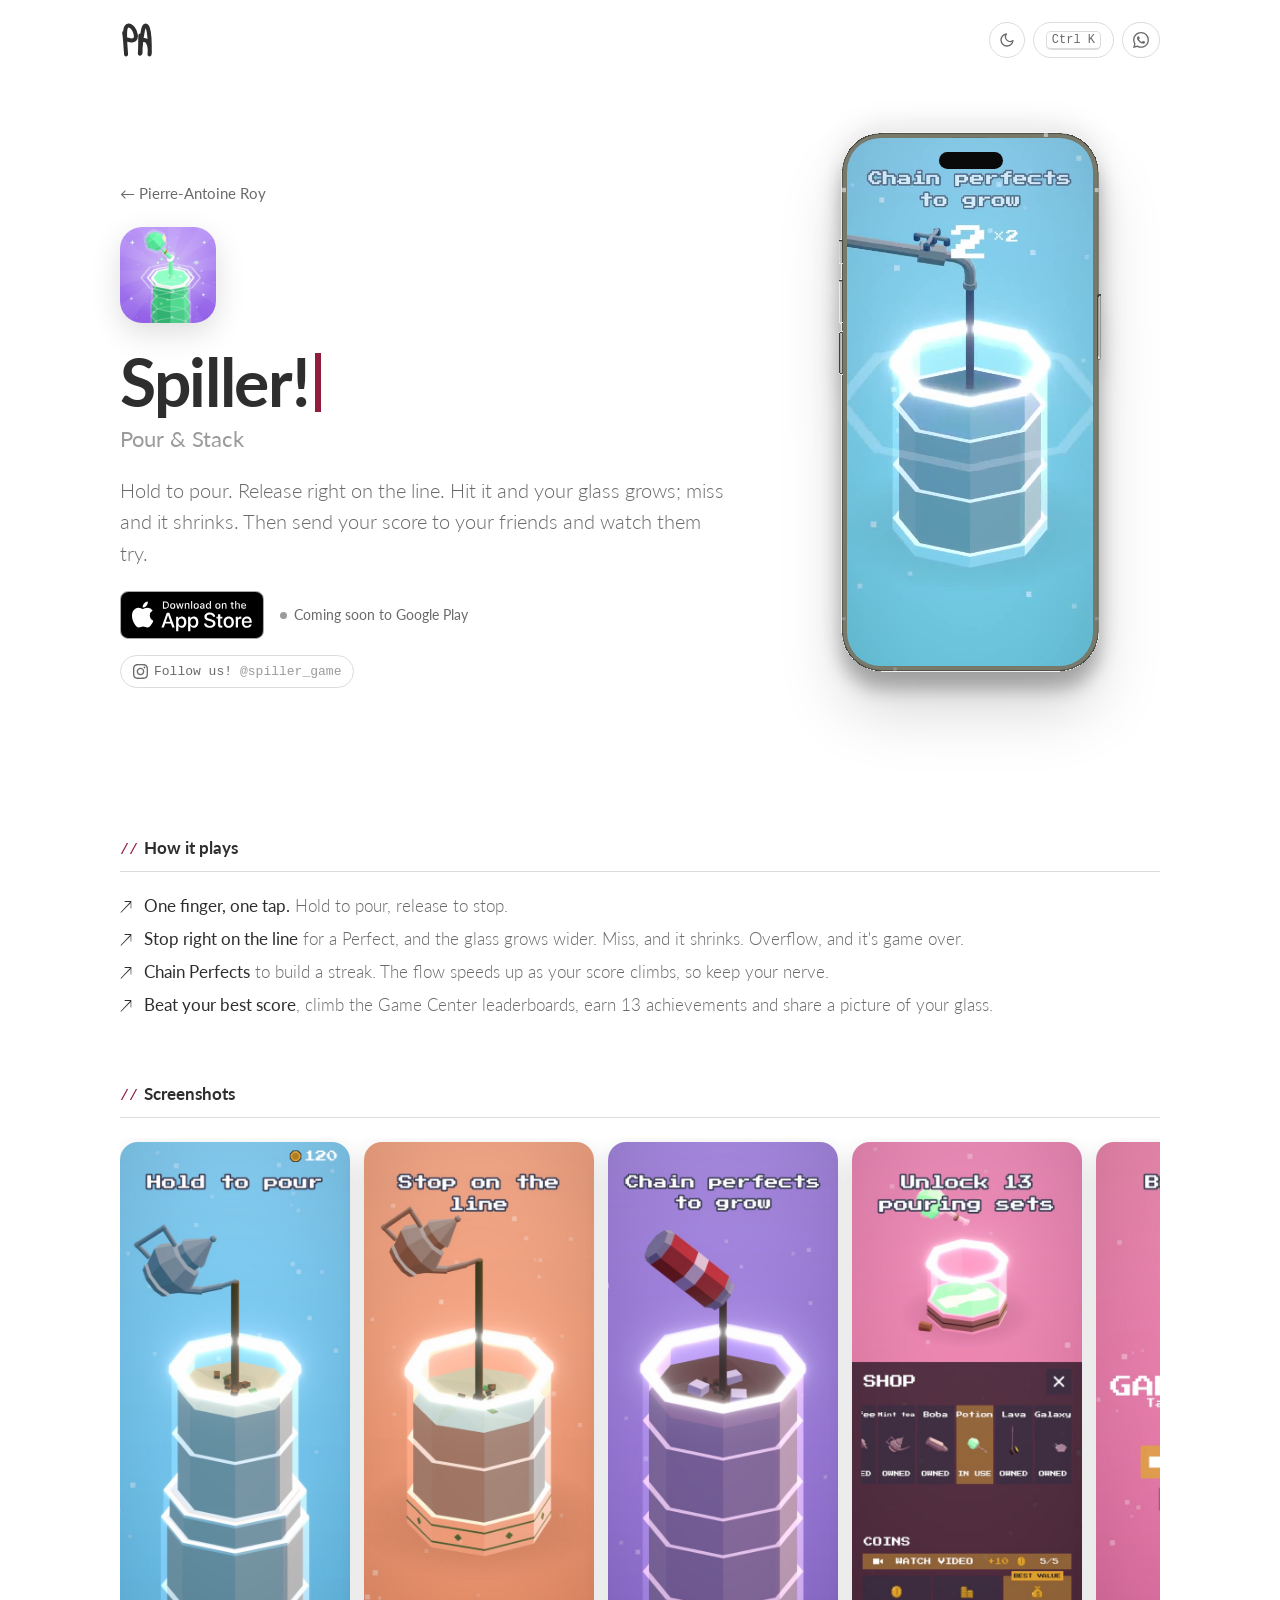
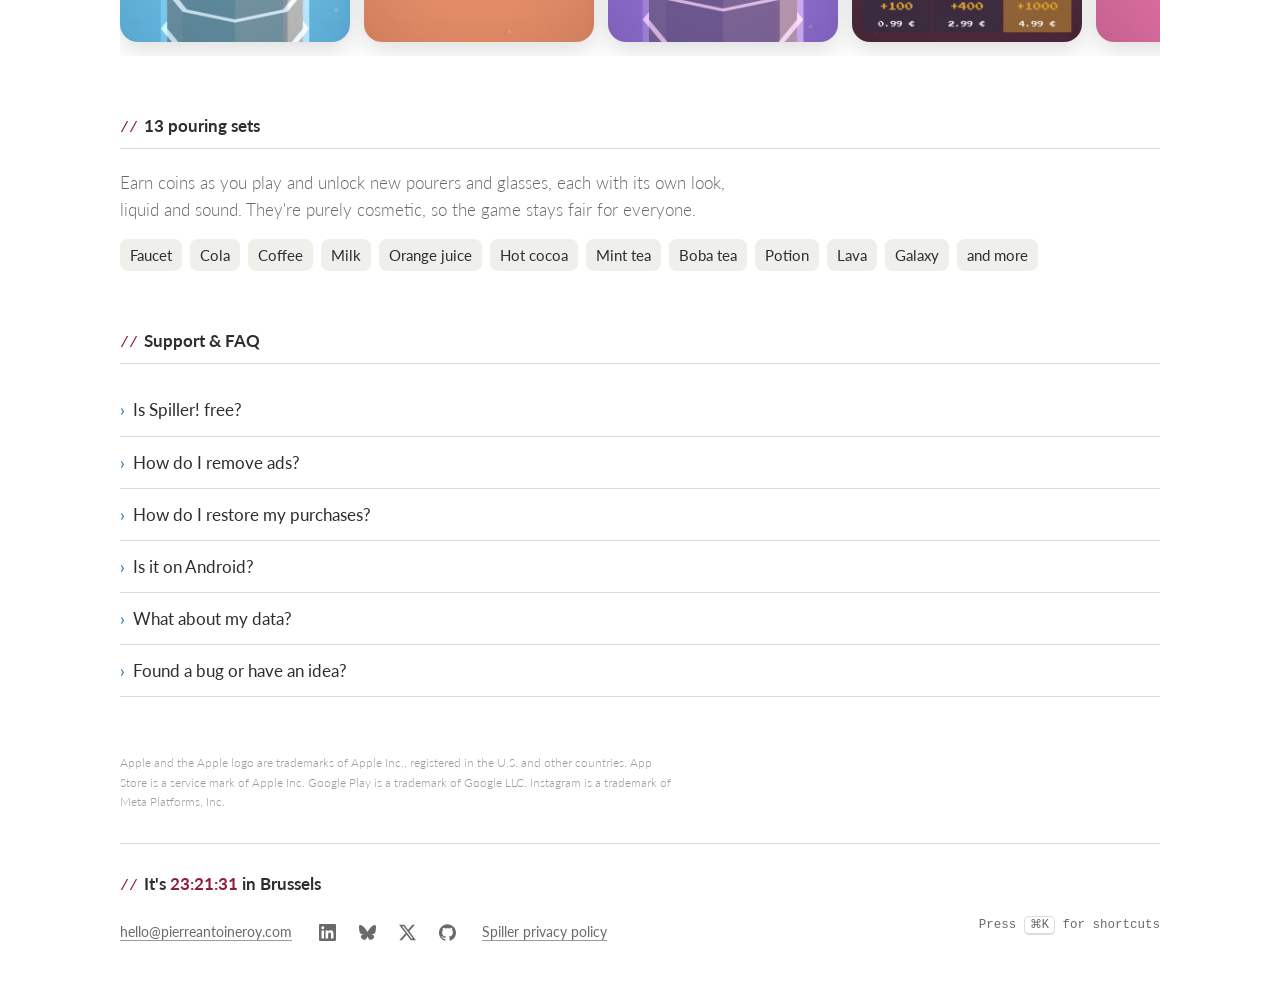
==== spiller/index.html @ 8b2a3387 "Privacy policy in the site design: header, breadcrumb, table of contents, readable article, footer (" ====
<!doctype html>
<html lang="en"><head>
<meta charset="utf-8"><meta name="viewport" content="width=device-width,initial-scale=1,viewport-fit=cover">
<title>Spiller! — Pour &amp; Stack, a one-tap game</title>
<meta name="description" content="A one-tap game about timing. Pour, stop on the line, stack higher than your friends. Free on the App Store.">
<link rel="canonical" href="https://pierreantoineroy.com/spiller/">
<!-- iPhone Safari shows its own "Get / Open" banner for the app -->
<meta name="apple-itunes-app" content="app-id=6828435267">
<meta property="og:type" content="website"><meta property="og:url" content="https://pierreantoineroy.com/spiller/">
<meta property="og:title" content="Spiller! — Pour &amp; Stack"><meta property="og:description" content="Hold to pour. Release on the line. Beat your friends.">
<meta property="og:image" content="https://pierreantoineroy.com/spiller/media/og.jpg"><meta property="og:image:width" content="1200"><meta property="og:image:height" content="630">
<meta property="og:image:alt" content="Spiller!: a potion flask pours glowing green liquid into an octagonal glass, on a purple background">
<meta name="twitter:image:alt" content="Spiller!: a potion flask pours glowing green liquid into a glass">
<meta name="twitter:card" content="summary_large_image">
<meta name="color-scheme" content="light dark">
<link rel="icon" href="/favicon.svg" type="image/svg+xml"><link rel="apple-touch-icon" href="/apple-touch-icon.png">
<script>try{var t=localStorage.getItem('theme');if(t)document.documentElement.dataset.theme=t}catch(e){}</script>
<script type="application/ld+json">
{
 "@context": "https://schema.org",
 "@graph": [
  {
   "@type": [
    "MobileApplication",
    "VideoGame"
   ],
   "@id": "https://pierreantoineroy.com/#spiller",
   "name": "Spiller!",
   "alternateName": "Spiller! Pour & Stack",
   "url": "https://pierreantoineroy.com/spiller/",
   "sameAs": [
    "https://apps.apple.com/app/id6828435267",
    "https://www.instagram.com/spiller_game/"
   ],
   "description": "A one-tap hyper-casual game: hold to pour, release on the line, and compete with your friends.",
   "applicationCategory": "GameApplication",
   "genre": "Casual",
   "operatingSystem": "iOS",
   "gamePlatform": "iPhone",
   "image": "https://pierreantoineroy.com/spiller/media/icon.png",
   "screenshot": [
    "https://pierreantoineroy.com/spiller/media/shot-1.jpg",
    "https://pierreantoineroy.com/spiller/media/shot-2.jpg",
    "https://pierreantoineroy.com/spiller/media/shot-3.jpg",
    "https://pierreantoineroy.com/spiller/media/shot-4.jpg",
    "https://pierreantoineroy.com/spiller/media/shot-6.jpg"
   ],
   "offers": {
    "@type": "Offer",
    "price": "0",
    "priceCurrency": "USD"
   },
   "author": {
    "@type": "Person",
    "@id": "https://pierreantoineroy.com/#person",
    "name": "Pierre-Antoine Roy",
    "url": "https://pierreantoineroy.com/"
   }
  }
 ]
}
</script>
<link rel="preconnect" href="https://fonts.googleapis.com"><link rel="preconnect" href="https://fonts.gstatic.com" crossorigin>
<link rel="stylesheet" href="https://fonts.googleapis.com/css2?family=Lato:wght@300;400;700&display=swap">
<link rel="stylesheet" href="/assets/site.css?v=20261114f">
</head>
<body>
<svg width="0" height="0" style="position:absolute" aria-hidden="true">
  <symbol id="i-linkedin" viewBox="0 0 24 24"><path d="M20.447 20.452h-3.554v-5.569c0-1.328-.027-3.037-1.852-3.037-1.853 0-2.136 1.445-2.136 2.939v5.667H9.351V9h3.414v1.561h.046c.477-.9 1.637-1.85 3.37-1.85 3.601 0 4.267 2.37 4.267 5.455v6.286zM5.337 7.433a2.062 2.062 0 1 1 0-4.125 2.062 2.062 0 0 1 0 4.125zM7.119 20.452H3.555V9h3.564v11.452zM22.225 0H1.771C.792 0 0 .774 0 1.729v20.542C0 23.227.792 24 1.771 24h20.451C23.2 24 24 23.227 24 22.271V1.729C24 .774 23.2 0 22.222 0h.003z"/></symbol>
  <symbol id="i-github" viewBox="0 0 24 24"><path d="M12 .297c-6.63 0-12 5.373-12 12 0 5.303 3.438 9.8 8.205 11.385.6.113.82-.258.82-.577 0-.285-.01-1.04-.015-2.04-3.338.724-4.042-1.61-4.042-1.61C4.422 18.07 3.633 17.7 3.633 17.7c-1.087-.744.084-.729.084-.729 1.205.084 1.838 1.236 1.838 1.236 1.07 1.835 2.809 1.305 3.495.998.108-.776.417-1.305.76-1.605-2.665-.3-5.466-1.332-5.466-5.93 0-1.31.465-2.38 1.235-3.22-.135-.303-.54-1.523.105-3.176 0 0 1.005-.322 3.3 1.23.96-.267 1.98-.399 3-.405 1.02.006 2.04.138 3 .405 2.28-1.552 3.285-1.23 3.285-1.23.645 1.653.24 2.873.12 3.176.765.84 1.23 1.91 1.23 3.22 0 4.61-2.805 5.625-5.475 5.92.42.36.81 1.096.81 2.22 0 1.606-.015 2.896-.03 3.286 0 .315.21.69.825.57C20.565 22.092 24 17.592 24 12.297c0-6.627-5.373-12-12-12"/></symbol>
  <symbol id="i-x" viewBox="0 0 24 24"><path d="M18.901 1.153h3.68l-8.04 9.19L24 22.846h-7.406l-5.8-7.584-6.638 7.584H.474l8.6-9.83L0 1.154h7.594l5.243 6.932ZM17.61 20.644h2.039L6.486 3.24H4.298Z"/></symbol>
  <symbol id="i-bluesky" viewBox="0 0 24 24"><path d="M5.202 2.857C7.954 4.922 10.913 9.11 12 11.358c1.087-2.247 4.046-6.436 6.798-8.501C20.783 1.366 24 .213 24 3.883c0 .732-.42 6.156-.667 7.037-.856 3.061-3.978 3.842-6.755 3.37 4.854.826 6.089 3.562 3.422 6.299-5.065 5.196-7.28-1.304-7.847-2.97-.104-.305-.152-.448-.153-.327 0-.121-.05.022-.153.327-.568 1.666-2.782 8.166-7.847 2.97-2.667-2.737-1.432-5.473 3.422-6.3-2.777.473-5.899-.308-6.755-3.369C.42 10.04 0 4.615 0 3.883c0-3.67 3.217-2.517 5.202-1.026"/></symbol>
  <symbol id="i-instagram" viewBox="0 0 24 24"><path d="M7.0301.084c-1.2768.0602-2.1487.264-2.911.5634-.7888.3075-1.4575.72-2.1228 1.3877-.6652.6677-1.075 1.3368-1.3802 2.127-.2954.7638-.4956 1.6365-.552 2.914-.0564 1.2775-.0689 1.6882-.0626 4.947.0062 3.2586.0206 3.6671.0825 4.9473.061 1.2765.264 2.1482.5635 2.9107.308.7889.72 1.4573 1.388 2.1228.6679.6655 1.3365 1.0743 2.1285 1.38.7632.295 1.6361.4961 2.9134.552 1.2773.056 1.6884.069 4.9462.0627 3.2578-.0062 3.668-.0207 4.9478-.0814 1.28-.0607 2.147-.2652 2.9098-.5633.7889-.3086 1.4578-.72 2.1228-1.3881.665-.6682 1.0745-1.3378 1.3795-2.1284.2957-.7632.4966-1.636.552-2.9124.056-1.2809.0692-1.6898.063-4.948-.0063-3.2583-.021-3.6668-.0817-4.9465-.0607-1.2797-.264-2.1487-.5633-2.9117-.3084-.7889-.72-1.4568-1.3876-2.1228C21.2982 1.33 20.628.9208 19.8378.6165 19.074.321 18.2017.1197 16.9244.0645 15.6471.0093 15.236-.005 11.977.0014 8.718.0076 8.31.0215 7.0301.0839m.1402 21.6932c-1.17-.0509-1.8053-.2453-2.2287-.408-.5606-.216-.96-.4771-1.3819-.895-.422-.4178-.6811-.8186-.9-1.378-.1644-.4234-.3624-1.058-.4171-2.228-.0595-1.2645-.072-1.6442-.079-4.848-.007-3.2037.0053-3.583.0607-4.848.05-1.169.2456-1.805.408-2.2282.216-.5613.4762-.96.895-1.3816.4188-.4217.8184-.6814 1.3783-.9003.423-.1651 1.0575-.3614 2.227-.4171 1.2655-.06 1.6447-.072 4.848-.079 3.2033-.007 3.5835.005 4.8495.0608 1.169.0508 1.8053.2445 2.228.408.5608.216.96.4754 1.3816.895.4217.4194.6816.8176.9005 1.3787.1653.4217.3617 1.056.4169 2.2263.0602 1.2655.0739 1.645.0796 4.848.0058 3.203-.0055 3.5834-.061 4.848-.051 1.17-.245 1.8055-.408 2.2294-.216.5604-.4763.96-.8954 1.3814-.419.4215-.8181.6811-1.3783.9-.4224.1649-1.0577.3617-2.2262.4174-1.2656.0595-1.6448.072-4.8493.079-3.2045.007-3.5825-.006-4.848-.0608M16.953 5.5864A1.44 1.44 0 1 0 18.39 4.144a1.44 1.44 0 0 0-1.437 1.4424M5.8385 12.012c.0067 3.4032 2.7706 6.1557 6.173 6.1493 3.4026-.0065 6.157-2.7701 6.1506-6.1733-.0065-3.4032-2.771-6.1565-6.174-6.1498-3.403.0067-6.156 2.771-6.1496 6.1738M8 12.0077a4 4 0 1 1 4.008 3.9921A3.9996 3.9996 0 0 1 8 12.0077"/></symbol>
  <symbol id="i-whatsapp" viewBox="0 0 24 24"><path d="M17.472 14.382c-.297-.149-1.758-.867-2.03-.967-.273-.099-.471-.148-.67.15-.197.297-.767.966-.94 1.164-.173.199-.347.223-.644.075-.297-.15-1.255-.463-2.39-1.475-.883-.788-1.48-1.761-1.653-2.059-.173-.297-.018-.458.13-.606.134-.133.298-.347.446-.52.149-.174.198-.298.298-.497.099-.198.05-.371-.025-.52-.075-.149-.669-1.612-.916-2.207-.242-.579-.487-.5-.669-.51-.173-.008-.371-.01-.57-.01-.198 0-.52.074-.792.372-.272.297-1.04 1.016-1.04 2.479 0 1.462 1.065 2.875 1.213 3.074.149.198 2.096 3.2 5.077 4.487.709.306 1.262.489 1.694.625.712.227 1.36.195 1.871.118.571-.085 1.758-.719 2.006-1.413.248-.694.248-1.289.173-1.413-.074-.124-.272-.198-.57-.347m-5.421 7.403h-.004a9.87 9.87 0 0 1-5.031-1.378l-.361-.214-3.741.982.998-3.648-.235-.374a9.86 9.86 0 0 1-1.51-5.26c.001-5.45 4.436-9.884 9.888-9.884 2.64 0 5.122 1.03 6.988 2.898a9.825 9.825 0 0 1 2.893 6.994c-.003 5.45-4.437 9.884-9.885 9.884m8.413-18.297A11.815 11.815 0 0 0 12.05 0C5.495 0 .16 5.335.157 11.892c0 2.096.547 4.142 1.588 5.945L.057 24l6.305-1.654a11.882 11.882 0 0 0 5.683 1.448h.005c6.554 0 11.89-5.335 11.893-11.893a11.821 11.821 0 0 0-3.48-8.413Z"/></symbol>
  <symbol id="i-mail" viewBox="0 0 24 24"><path d="M2 4h20a2 2 0 0 1 2 2v12a2 2 0 0 1-2 2H2a2 2 0 0 1-2-2V6a2 2 0 0 1 2-2Zm0 2.3V18h20V6.3l-10 6.4L2 6.3ZM3.9 6l8.1 5.2L20.1 6H3.9Z"/></symbol>
</svg>

<div class="wrap">
<header class="top">
  <a class="mark" href="/" aria-label="Home"><svg viewBox="70 80 340 340" fill="none" aria-hidden="true"><g stroke-width="40" stroke-linecap="round" stroke-linejoin="round"><path d="M112.083 176.337C112.681 191.601 116.037 206.991 117.622 222.153C119.995 244.846 121.692 267.597 123.318 290.36C123.993 299.814 124.656 309.27 125.35 318.725C127.076 342.252 132.243 412.835 130.478 389.311C128.214 359.123 125.62 329.081 123.777 298.818C123.605 295.997 123.453 293.178 123.318 290.36C122.304 269.214 122.226 248.128 121.657 226.94C121.059 204.666 119.908 182.466 121.931 160.229C124.1 136.379 131.925 99.8128 160.362 104.459C174.673 106.798 189.558 119.615 199.273 130.825C215.574 149.633 224.461 173.142 228.131 198.675C230.491 215.104 229.765 234.177 217.121 245.48C204.526 256.738 187.989 255.682 173.013 252.774C160.379 250.321 147.799 246.721 135.334 243.352C131.087 242.204 128.148 241.046 131.778 246.087"/><path d="M273.422 204.593C271.032 260.279 273.562 316.203 269.499 371.838C269.282 374.809 265.996 384.643 269.499 387.459C270.944 388.62 274.246 381.458 274.28 381.296C277.231 367.153 274.946 351.919 275.629 337.658C278.645 274.63 286.466 211.846 300.394 149.275C303.863 133.686 314.631 94.6581 333.005 106.138C338.636 109.656 341.833 115.647 344.039 120.039C352.406 136.697 355.269 154.499 358.138 171.703C367.512 227.92 368.621 285.198 367.325 341.937C367.05 353.988 366.666 366.014 366.229 378C366.067 382.471 366.425 387.014 365.616 391.471C365.464 392.308 363.928 394.446 365.126 393.979C368.199 392.782 367.747 382.379 367.823 381.296C368.237 375.39 368.775 360.105 367.325 341.937C363.753 297.205 348.122 235 288.869 252.316"/></g></svg></a>
  <nav>
    <button class="btn round" id="theme" type="button" aria-label="Switch between light and dark mode" title="Light / dark">
      <svg class="ico moon" viewBox="0 0 24 24" aria-hidden="true"><path d="M21 12.8A9 9 0 1 1 11.2 3a7 7 0 0 0 9.8 9.8Z"/></svg>
      <svg class="ico sun" viewBox="0 0 24 24" aria-hidden="true"><circle cx="12" cy="12" r="4.2"/><path d="M12 1.5v3M12 19.5v3M1.5 12h3M19.5 12h3M4.6 4.6l2.1 2.1M17.3 17.3l2.1 2.1M4.6 19.4l2.1-2.1M17.3 6.7l2.1-2.1"/></svg>
    </button>
    <button class="btn" id="open-palette" type="button" aria-label="Open the command palette"><kbd>⌘K</kbd></button>
    <a class="btn round wa" href="https://wa.me/message/7NE462RQVZXAL1" target="_blank" rel="noopener" aria-label="Chat with me on WhatsApp" title="Chat on WhatsApp"><svg class="ico" viewBox="0 0 24 24" aria-hidden="true"><use href="#i-whatsapp"/></svg><span class="say">Let's chat!</span></a>
  </nav>
</header>

<main>
<section class="app-hero">
  <div>
    <a class="crumb" href="/">← Pierre-Antoine Roy</a>
    <img class="app-icon" src="/spiller/media/icon.png" width="96" height="96" alt="Spiller! app icon: a glowing green potion glass on a purple background">
    <h1>Spiller!<span class="caret" aria-hidden="true"></span></h1>
    <p class="app-sub">Pour &amp; Stack</p>
    <p class="lede">Hold to pour. Release right on the line. Hit it and your glass grows; miss and it shrinks. Then send your score to your friends and watch them try.</p>
    <div class="stores">
      <a class="store-badge" href="https://apps.apple.com/app/id6828435267" target="_blank" rel="noopener"><img src="/assets/badges/app-store-black.svg" width="144" height="48" alt="Download on the App Store"></a>
      <span class="soon">Coming soon to Google Play</span>
    </div>
    <div class="links"><a class="btn ig" href="https://www.instagram.com/spiller_game/" target="_blank" rel="noopener"><svg class="ico" viewBox="0 0 24 24" aria-hidden="true"><use href="#i-instagram"/></svg>Follow us! <span class="handle">@spiller_game</span></a></div>
  </div>
  <!-- iPhone 14 Pro mockup: the frame drawing sits under the video; the Dynamic Island is redrawn on top. -->
  <figure class="phone">
    <img class="phone-frame" src="/spiller/media/iphone-14-pro.svg" width="542" height="962" alt="iPhone 14 Pro frame around the Spiller! trailer">
    <video src="/spiller/media/promo.mp4" poster="/spiller/media/promo-poster.jpg" title="Spiller! trailer: hold to pour, release on the line" width="480" height="1040" autoplay muted loop playsinline preload="metadata" aria-label="Spiller! gameplay trailer"></video>
    <span class="island" aria-hidden="true"></span>
  </figure>
</section>

<section class="app-section" id="how">
  <h2 class="label"><span><span class="slash">//</span>How it plays</span></h2>
  <ul class="ups">
    <li><strong>One finger, one tap.</strong> Hold to pour, release to stop.</li>
    <li><strong>Stop right on the line</strong> for a Perfect, and the glass grows wider. Miss, and it shrinks. Overflow, and it's game over.</li>
    <li><strong>Chain Perfects</strong> to build a streak. The flow speeds up as your score climbs, so keep your nerve.</li>
    <li><strong>Beat your best score</strong>, climb the Game Center leaderboards, earn 13 achievements and share a picture of your glass.</li>
  </ul>
</section>

<section class="app-section" id="screens">
  <h2 class="label"><span><span class="slash">//</span>Screenshots</span></h2>
  <div class="shots" tabindex="0" aria-label="Screenshots, scroll sideways">
      <img src="/spiller/media/shot-1.jpg" width="506" height="1100" loading="lazy" alt="Hold to pour: a teapot pours into a tall glass">
      <img src="/spiller/media/shot-2.jpg" width="506" height="1100" loading="lazy" alt="Stop on the line: the liquid reaches the glowing ring">
      <img src="/spiller/media/shot-3.jpg" width="506" height="1100" loading="lazy" alt="Chain perfects to grow: the glass gets wider">
      <img src="/spiller/media/shot-4.jpg" width="506" height="1100" loading="lazy" alt="Unlock 13 pouring sets in the shop">
      <img src="/spiller/media/shot-6.jpg" width="506" height="1100" loading="lazy" alt="Beat your best: game over screen with a tall glass">
  </div>
</section>

<section class="app-section" id="sets">
  <h2 class="label"><span><span class="slash">//</span>13 pouring sets</span></h2>
  <p class="muted">Earn coins as you play and unlock new pourers and glasses, each with its own look, liquid and sound. They're purely cosmetic, so the game stays fair for everyone.</p>
  <ul class="chips"><li>Faucet</li><li>Cola</li><li>Coffee</li><li>Milk</li><li>Orange juice</li><li>Hot cocoa</li><li>Mint tea</li><li>Boba tea</li><li>Potion</li><li>Lava</li><li>Galaxy</li><li>and more</li></ul>
</section>

<section class="app-section" id="support">
  <h2 class="label"><span><span class="slash">//</span>Support &amp; FAQ</span></h2>
  <details><summary><span class="arrow">›</span>Is Spiller! free?</summary><p>Yes. It's free to play with optional ads. Optional purchases let you remove ads or buy coins; they never change the difficulty.</p></details>
  <details><summary><span class="arrow">›</span>How do I remove ads?</summary><p>Tap the no-ads button on the title screen. It's a one-time purchase that removes the banner and the ads between games. Rewarded videos stay available, only when you choose to watch one.</p></details>
  <details><summary><span class="arrow">›</span>How do I restore my purchases?</summary><p>Open the settings (gear icon, top left of the title screen) and tap <strong>Restore purchases</strong>.</p></details>
  <details><summary><span class="arrow">›</span>Is it on Android?</summary><p>Spiller! is being tested on Google Play right now. Follow <a href="https://www.instagram.com/spiller_game/" target="_blank" rel="noopener">@spiller_game</a> to know when it's out.</p></details>
  <details><summary><span class="arrow">›</span>What about my data?</summary><p>Read the <a href="/spiller/privacy/">privacy policy</a>. You can change your ad choices anytime in the settings, under <strong>Privacy choices</strong>.</p></details>
  <details><summary><span class="arrow">›</span>Found a bug or have an idea?</summary><p>Write to <a href="mailto:hello@pierreantoineroy.com" data-copy="hello@pierreantoineroy.com">hello@pierreantoineroy.com</a>. I read everything.</p></details>
</section>
  <p class="legal">Apple and the Apple logo are trademarks of Apple Inc., registered in the U.S. and other countries. App Store is a service mark of Apple Inc. Google Play is a trademark of Google LLC. Instagram is a trademark of Meta Platforms, Inc.</p>
</main>

<footer class="foot">
  <p class="local"><span class="slash">//</span>It's <span id="clock">--:--:--</span> in Brussels</p>
  <nav>
    <a href="mailto:hello@pierreantoineroy.com" data-copy="hello@pierreantoineroy.com">hello@pierreantoineroy.com</a>
    <span class="social">
      <a href="https://www.linkedin.com/in/pierre-antoine-roy" target="_blank" rel="noopener" aria-label="LinkedIn" title="LinkedIn"><svg class="ico" viewBox="0 0 24 24" aria-hidden="true"><use href="#i-linkedin"/></svg></a>
      <a href="https://bsky.app/profile/pierreantoineroy.com" target="_blank" rel="noopener" aria-label="Bluesky" title="Bluesky"><svg class="ico" viewBox="0 0 24 24" aria-hidden="true"><use href="#i-bluesky"/></svg></a>
      <a href="https://x.com/pierrealcideroy" target="_blank" rel="noopener" aria-label="X" title="X"><svg class="ico" viewBox="0 0 24 24" aria-hidden="true"><use href="#i-x"/></svg></a>
      <a href="https://github.com/pierrealcideroy" target="_blank" rel="noopener" aria-label="GitHub" title="GitHub"><svg class="ico" viewBox="0 0 24 24" aria-hidden="true"><use href="#i-github"/></svg></a>
    </span>
    <a href="/spiller/privacy/">Spiller privacy policy</a>
  </nav>
  <span class="mono" id="deployed"><span class="kbd-hint">Press <kbd>⌘K</kbd> for shortcuts</span></span>
</footer>
</div>

<!-- Phones only: the command palette lives in a floating pill at the bottom, within thumb reach. -->
<button class="fab" id="fab" type="button" aria-label="Open the command palette"><svg class="ico" viewBox="0 0 24 24" aria-hidden="true"><path d="M18 3a3 3 0 0 0-3 3v12a3 3 0 0 0 3 3 3 3 0 0 0 3-3 3 3 0 0 0-3-3H6a3 3 0 0 0-3 3 3 3 0 0 0 3 3 3 3 0 0 0 3-3V6a3 3 0 0 0-3-3 3 3 0 0 0-3 3 3 3 0 0 0 3 3h12a3 3 0 0 0 3-3 3 3 0 0 0-3-3z"/></svg>Commands</button>
<script src="/assets/site.js?v=20261114f" defer></script>
</body></html>
---- assets/site.css ----
/* pierreantoineroy.com — one stylesheet for every page.
   Colours are tokens: light by default, dark from the system or from the theme switch (data-theme on <html>). */
:root{
  --bg:#fff;--fg:#2e2e2e;--muted:#6a6a6a;--soft:#9b9b9b;--rule:#dcdcdc;--card:#f7f7f5;--chip:#efefec;
  --accent:#1c6fb8;--wine:#8f1d3b;--logo:#191919;--toast:#2e2e2e;--toast-fg:#fff;
  --mono:ui-monospace,SFMono-Regular,Menlo,Consolas,monospace;
  --sans:Lato,system-ui,-apple-system,"Segoe UI",sans-serif;
  color-scheme:light;
}
@media (prefers-color-scheme:dark){:root:not([data-theme=light]){
  --bg:#16171d;--fg:#ececee;--muted:#a6a6ae;--soft:#7c7c86;--rule:#2d2f38;--card:#1c1e26;--chip:#252731;
  --accent:#7fb2ff;--wine:#e5728d;--logo:#fff;--toast:#ececee;--toast-fg:#16171d;color-scheme:dark}}
:root[data-theme=dark]{
  --bg:#16171d;--fg:#ececee;--muted:#a6a6ae;--soft:#7c7c86;--rule:#2d2f38;--card:#1c1e26;--chip:#252731;
  --accent:#7fb2ff;--wine:#e5728d;--logo:#fff;--toast:#ececee;--toast-fg:#16171d;color-scheme:dark}

*{box-sizing:border-box}
html{-webkit-text-size-adjust:100%;scroll-behavior:smooth}
body{margin:0;background:var(--bg);color:var(--fg);font:400 17px/1.6 var(--sans);transition:background .3s,color .3s}
a{color:inherit;text-decoration-color:var(--soft);text-underline-offset:3px;transition:color .15s,text-decoration-color .15s}
a:hover{color:var(--accent);text-decoration-color:var(--accent)}
:focus-visible{outline:2px solid var(--accent);outline-offset:3px;border-radius:4px}
::selection{background:var(--accent);color:var(--bg)}
.wrap{max-width:1080px;margin:0 auto;padding:0 20px}
.mono{font-family:var(--mono)}

/* Top bar */
.top{display:flex;align-items:center;justify-content:space-between;padding:22px 0}
.top .mark{display:inline-flex;color:var(--fg)}
.top .mark svg{width:34px;height:34px}
.top .mark path{stroke:currentColor}
.top nav{display:flex;align-items:center;gap:8px}
.btn{font:500 13px/1 var(--mono);color:var(--muted);background:transparent;border:1px solid var(--rule);border-radius:999px;padding:8px 12px;cursor:pointer;display:inline-flex;align-items:center;gap:6px;text-decoration:none;transition:border-color .15s,color .15s,transform .15s}
.btn:hover{color:var(--fg);border-color:var(--soft)}
.btn:active{transform:scale(.96)}
/* Round icon buttons in the top bar: WhatsApp (green on hover) and the moon / sun theme switch */
.btn.round{width:36px;height:36px;padding:0;justify-content:center}
#open-palette{height:36px;padding-top:0;padding-bottom:0}
.btn.round .ico{width:16px;height:16px}
.btn.wa{width:auto;min-width:36px;padding:0 10px;gap:0}
.btn.wa .say{max-width:0;overflow:hidden;white-space:nowrap;font:400 14px var(--sans);transition:max-width .3s ease,margin .3s ease}
.btn.wa:hover,.btn.wa:focus-visible{color:#fff;background:#25d366;border-color:#25d366}
.btn.wa:hover .say,.btn.wa:focus-visible .say{max-width:90px;margin-left:7px}
#theme .ico{fill:none;stroke:currentColor;stroke-width:2;stroke-linecap:round;stroke-linejoin:round}
#theme .sun{display:none}
#theme:hover .moon{transform:rotate(-20deg)}#theme:hover .sun{transform:rotate(45deg)}
#theme .ico{transition:transform .3s}
@media (prefers-color-scheme:dark){:root:not([data-theme=light]) #theme .moon{display:none}:root:not([data-theme=light]) #theme .sun{display:block}}
:root[data-theme=dark] #theme .moon{display:none}:root[data-theme=dark] #theme .sun{display:block}
kbd{font:500 12px var(--mono);border:1px solid var(--rule);border-bottom-width:2px;border-radius:5px;padding:1px 5px;color:var(--muted)}

/* Hero (mirrors the CV header) */
.hero{padding:28px 0 56px}
.photo{width:120px;height:120px;border-radius:50%;object-fit:cover;display:block;filter:grayscale(1);transition:filter .5s,transform .5s;cursor:pointer}
.photo:hover,.photo.color{filter:none;transform:rotate(-3deg) scale(1.03)}
h1{font-weight:700;font-size:clamp(2.1rem,5.6vw,4.1rem);line-height:1.08;letter-spacing:-.02em;margin:28px 0 22px;max-width:none}
@media (max-width:700px){br.wide{display:none}}
h1 .dash{color:var(--soft);font-weight:400}
.caret{display:inline-block;width:.09em;height:.9em;margin-left:.08em;background:var(--wine);vertical-align:-.08em;animation:blink 1.1s steps(1) infinite}
@keyframes blink{50%{opacity:0}}
.lede{font-weight:300;font-size:clamp(1.05rem,2vw,1.22rem);color:var(--muted);max-width:62ch;margin:0}
.lede strong{font-weight:400;color:var(--fg)}
.links{display:flex;flex-wrap:wrap;gap:10px;margin-top:26px}

/* Section labels: CV rule + a code comment */
.label{display:flex;justify-content:space-between;align-items:baseline;font-size:17px;font-weight:700;margin:0 0 20px;padding-bottom:9px;border-bottom:1px solid var(--rule)}
.label .slash{font:400 15px var(--mono);color:var(--wine);margin-right:6px}
.label .btn{padding:5px 10px;font-size:12px}

/* Now: cards */
.now{padding-bottom:56px}
.cards{display:grid;gap:16px;grid-template-columns:repeat(auto-fit,minmax(290px,1fr))}
.card{background:var(--card);border:1px solid var(--rule);border-radius:16px;padding:22px;display:flex;flex-direction:column;gap:10px;transition:transform .25s,border-color .25s}
.card:hover{transform:translateY(-3px);border-color:var(--soft)}
.card .meta{font-size:14px;color:var(--muted)}
.card h3{margin:0;font-size:22px;line-height:1.25}
.card p{margin:0;color:var(--muted);font-weight:300}
.card .row{display:flex;align-items:center;gap:14px}
.card .icon{width:64px;height:64px;border-radius:15px;flex:none;transition:transform .4s cubic-bezier(.3,1.6,.5,1)}
.card:hover .icon{transform:rotate(-8deg)}
.card .links{margin-top:auto;padding-top:8px}
.dot{display:inline-block;width:8px;height:8px;border-radius:50%;background:#2fb36b;margin-right:6px;box-shadow:0 0 0 0 #2fb36b80;animation:ping 2.4s infinite}
@keyframes ping{70%{box-shadow:0 0 0 7px #2fb36b00}100%{box-shadow:0 0 0 0 #2fb36b00}}

/* CV body: experience + side column */
.cv{display:grid;gap:56px;padding-bottom:64px}
@media (min-width:880px){.cv{grid-template-columns:300px 1fr;gap:64px}.cv .side{order:-1}}
.job{margin-bottom:34px}
.job .meta{font-size:15px;color:var(--fg)}
.job h3{font-size:clamp(1.3rem,2.4vw,1.6rem);line-height:1.25;margin:2px 0 6px}
/* Company link, the same everywhere: "@Company", and on hover a "↗" slides in on its left, at text size */
.at{color:var(--soft);font-weight:400;text-decoration:none;white-space:nowrap}
a.at::before{content:"↗";display:inline-block;width:0;margin-right:0;opacity:0;overflow:hidden;vertical-align:bottom;transform:translateX(-.3em);transition:width .2s,margin .2s,opacity .2s,transform .2s}
a.at:hover,a.at:focus-visible{color:var(--accent)}
a.at:hover::before,a.at:focus-visible::before{width:.85em;margin-right:.12em;opacity:1;transform:none}
.at.off{opacity:.55;cursor:not-allowed}

/* Social icons (inline SVG, they take the text colour: dark in light mode, white in dark mode) */
.ico{width:15px;height:15px;flex:none;fill:currentColor}
.social{display:flex;gap:6px}
.social a{display:inline-grid;place-items:center;width:34px;height:34px;border-radius:50%;color:var(--muted);transition:color .15s,background .15s,transform .15s}
.social a:hover{color:var(--fg);background:var(--chip);transform:translateY(-2px)}
.social .ico{width:17px;height:17px}
.tag{display:inline-block;vertical-align:.3em;font:400 12px/1 var(--sans);letter-spacing:.04em;text-transform:uppercase;color:var(--muted);border:1px dashed var(--soft);border-radius:999px;padding:4px 8px;margin-left:4px}
.job p{margin:0;color:var(--muted);font-weight:300}
details{margin-top:8px}
summary{list-style:none;cursor:pointer;display:inline-flex;align-items:center;gap:8px;font-size:15px;color:var(--fg);user-select:none}
summary::-webkit-details-marker{display:none}
summary .arrow{display:inline-block;transition:transform .25s;color:var(--accent)}
details[open] summary .arrow{transform:rotate(90deg)}
summary:hover{color:var(--accent)}
.ups{list-style:none;padding:0;margin:10px 0 0}
.ups li{position:relative;padding-left:24px;margin:6px 0;color:var(--muted);font-weight:300}
.ups li::before{content:"↗";position:absolute;left:0;color:var(--fg)}
.ups strong{font-weight:400;color:var(--fg)}
details[open] .ups li{animation:rise .35s both}
details[open] .ups li:nth-child(2){animation-delay:.04s}details[open] .ups li:nth-child(3){animation-delay:.08s}
details[open] .ups li:nth-child(4){animation-delay:.12s}details[open] .ups li:nth-child(5){animation-delay:.16s}
details[open] .ups li:nth-child(n+6){animation-delay:.2s}
@keyframes rise{from{opacity:0;transform:translateY(4px)}}

.side section{margin-bottom:44px}
.list{list-style:none;padding:0;margin:0}
.list li{margin:7px 0}
.chips{display:flex;flex-wrap:wrap;gap:8px;list-style:none;padding:0;margin:0}
.chips li{background:var(--chip);border-radius:8px;padding:4px 10px;font-size:15px;transition:transform .15s}
.chips li:hover{transform:translateY(-2px) rotate(-2deg)}
.badges a{color:var(--fg);text-decoration:none;font-weight:400}
.badges a:hover{color:var(--accent);text-decoration:underline}
.side h4{font-weight:400;font-size:19px;line-height:1.3;margin:0 0 6px}
.side p{margin:0 0 12px;color:var(--muted);font-weight:300;font-size:16px}
blockquote{margin:0;color:var(--muted);font-weight:300;font-size:16px}
blockquote footer{margin-top:14px;color:var(--fg);font-weight:400;font-size:15px;line-height:1.35}
.who{display:flex;align-items:center;gap:12px}
.who img{width:44px;height:44px;border-radius:50%;object-fit:cover;flex:none}
.who small{color:var(--muted);font-size:14px}

/* Spiller page */
.crumb{display:inline-block;font-size:15px;color:var(--muted);text-decoration:none;margin-bottom:22px}
.crumb:hover{color:var(--accent)}
.app-hero{display:grid;gap:40px;align-items:center;padding:16px 0 64px}
@media (min-width:880px){.app-hero{grid-template-columns:1fr 380px;gap:48px}}
.app-icon{display:block;width:96px;height:96px;border-radius:22px;box-shadow:0 10px 30px #0002;transition:transform .4s cubic-bezier(.3,1.6,.5,1)}
.app-icon:hover{transform:rotate(-8deg) scale(1.05)}
.app-hero h1{margin:24px 0 4px}
.app-sub{margin:0 0 18px;font-size:clamp(1.1rem,2.4vw,1.4rem);color:var(--soft)}
/* Store badges: official artwork, untouched (Apple: black badge first, at least 40 px high, clear space = 1/4 of its height) */
.stores{display:flex;flex-wrap:wrap;align-items:center;gap:12px 16px;margin-top:22px}
.store-badge{display:inline-block;line-height:0;transition:transform .15s}
.store-badge:hover{transform:translateY(-2px)}
.store-badge img{height:48px;width:auto}
.card .store-badge img{height:40px}
.card .stores{margin-top:auto;padding-top:8px}
.card .stores + .links{margin-top:0;padding-top:4px}
.app-hero .stores + .links{margin-top:16px}
.soon{font-size:14px;color:var(--muted)}
.soon::before{content:"";display:inline-block;width:7px;height:7px;border-radius:50%;background:var(--soft);margin-right:7px;vertical-align:1px}
.btn.ig:hover{color:#fff;background:linear-gradient(45deg,#f58529,#dd2a7b,#8134af);border-color:transparent}
.btn.ig .handle{color:var(--soft);margin-left:2px}
.btn.ig:hover .handle{color:#fff}
.legal{font-size:12px;color:var(--soft);font-weight:300;max-width:80ch;margin:0 0 32px}
/* Positions below are the screen and Dynamic Island of iphone-14-pro.svg (542 x 962), in percent */
.phone{position:relative;margin:0 auto;width:min(380px,92vw);aspect-ratio:542/962}
.phone-frame{position:absolute;inset:0;width:100%;height:100%}
.phone video{position:absolute;left:17.71%;top:6.27%;width:64.72%;height:78.27%;object-fit:cover;border-radius:13.7%/6.37%;background:#000}
.phone .island{position:absolute;left:41.8%;top:8.23%;width:16.96%;height:2.62%;border-radius:999px;background:#0a0a0a}
.app-section{padding-bottom:56px}
.muted{color:var(--muted);font-weight:300;max-width:62ch;margin:0 0 16px}
.shots{display:flex;gap:14px;overflow-x:auto;scroll-snap-type:x mandatory;padding:4px 2px 14px;scrollbar-width:thin}
.shots img{flex:none;width:clamp(170px,22vw,230px);height:auto;border-radius:18px;scroll-snap-align:start;box-shadow:0 8px 24px #0002;transition:transform .25s}
.shots img:hover{transform:translateY(-4px)}
#support details{border-bottom:1px solid var(--rule);padding:12px 0;margin:0}
#support summary{font-size:17px}
#support details p{margin:10px 0 4px 18px;color:var(--muted);font-weight:300;max-width:62ch}

/* Company logos (assets/logos/, 256 x 256): grey like the photo; on hover of the job, card or degree they
   get their colours and tilt with the same springy move as the Spiller icon. */
.logo{display:block;flex:none;width:44px;height:44px;border-radius:12px;overflow:hidden;background:var(--chip);
  transition:transform .4s cubic-bezier(.3,1.6,.5,1)}
.logo img{display:block;width:100%;height:100%;object-fit:cover;filter:grayscale(1);transition:filter .3s}
.job:hover .logo,.card:hover .logo,.with-logo:hover .logo{transform:rotate(-8deg)}
.job:hover .logo img,.card:hover .logo img,.with-logo:hover .logo img{filter:none}
.logo.lg{width:56px;height:56px;border-radius:14px}
.logo.sm{width:36px;height:36px;border-radius:10px}
.job{display:grid;grid-template-columns:44px 1fr;column-gap:16px}
.job>.logo{grid-row:1/span 3;margin-top:4px}
.job>:not(.logo){grid-column:2}
h4.with-logo{display:flex;align-items:flex-start;gap:12px}

/* Article pages (privacy policy, future posts): breadcrumb, title, date, table of contents, readable text */
.prose{max-width:72ch;padding:8px 0 64px}
.crumbs{font-size:14px;color:var(--soft);margin-bottom:22px}
.crumbs a{color:var(--muted);text-decoration:none}
.crumbs a:hover{color:var(--accent)}
.prose h1{font-size:clamp(2rem,5vw,3.2rem);margin:0 0 12px}
.updated{font:400 14px var(--mono);color:var(--muted);margin:0 0 24px}
.updated .slash{color:var(--wine);margin-right:6px}
.prose .lede{margin-bottom:28px}
.toc{border:1px solid var(--rule);border-radius:14px;padding:14px 18px;margin:0 0 36px;background:var(--card)}
.toc ol{margin:10px 0 0;padding-left:22px;columns:2;column-gap:32px;font-size:15px}
.toc li{margin:4px 0;break-inside:avoid}
.toc a{color:var(--muted);text-decoration:none}
.toc a:hover{color:var(--accent)}
@media (max-width:599px){.toc ol{columns:1}}
.prose h2{font-size:21px;margin:40px 0 10px;padding-bottom:8px;border-bottom:1px solid var(--rule);scroll-margin-top:24px}
.prose h2::before{content:"//";font:400 15px var(--mono);color:var(--wine);margin-right:8px}
.prose p,.prose li{color:var(--muted);font-weight:300}
.prose ul{padding-left:20px}
.prose li{margin:6px 0}
.prose a{color:var(--fg)}
.table-wrap{overflow-x:auto;margin:16px 0;border:1px solid var(--rule);border-radius:12px}
.prose table{border-collapse:collapse;width:100%;min-width:640px;font-size:14.5px}
.prose th,.prose td{text-align:left;vertical-align:top;padding:10px 12px;border-bottom:1px solid var(--rule)}
.prose th{font-weight:700;background:var(--card);color:var(--fg)}
.prose td{color:var(--muted);font-weight:300}
.prose td:first-child{color:var(--fg);font-weight:400}
.prose tr:last-child td{border-bottom:0}

/* Footer */
.foot{border-top:1px solid var(--rule);padding:26px 0 40px;display:flex;flex-wrap:wrap;gap:12px 24px;justify-content:space-between;color:var(--muted);font-size:14px}
.foot .mono{font-size:12.5px}
.foot .local{flex-basis:100%;margin:0 0 6px;font-size:17px;font-weight:700;color:var(--fg)}
.foot .local .slash{font:400 15px var(--mono);color:var(--wine);margin-right:6px}
.foot .local #clock{font-variant-numeric:tabular-nums;color:var(--wine)}
.foot nav{display:flex;flex-wrap:wrap;align-items:center;gap:6px 18px}

/* Toast */
.toast{position:fixed;left:50%;bottom:24px;transform:translate(-50%,20px);opacity:0;background:var(--toast);color:var(--toast-fg);font:400 15px/1.4 var(--sans);padding:10px 18px;border-radius:20px;max-width:calc(100vw - 32px);text-align:center;pointer-events:none;transition:opacity .25s,transform .25s;z-index:90}
.toast.on{opacity:1;transform:translate(-50%,0)}

/* Dialogs: command palette and JSON view */
dialog{border:1px solid var(--rule);border-radius:16px;background:var(--bg);color:var(--fg);padding:0;width:min(560px,calc(100vw - 32px));box-shadow:0 30px 80px #0005}
dialog::backdrop{background:#0006;backdrop-filter:blur(3px)}
dialog[open]{animation:pop .2s ease-out}
@keyframes pop{from{opacity:0;transform:translateY(8px) scale(.98)}}
.palette input{width:100%;border:0;border-bottom:1px solid var(--rule);background:transparent;color:var(--fg);font:400 18px var(--sans);padding:18px 20px;outline:none}
.palette ul{list-style:none;margin:0;padding:8px;max-height:min(360px,60vh);overflow:auto}
.palette li{display:flex;justify-content:space-between;gap:12px;padding:10px 12px;border-radius:10px;cursor:pointer;font:400 16px var(--sans)}
.palette li small{color:var(--soft)}
.palette li[aria-selected=true]{background:var(--chip)}
.palette li span::before{content:"›";color:var(--accent);display:inline-block;width:0;opacity:0;transform:translateX(-4px);transition:width .15s,opacity .15s,transform .15s}
.palette li[aria-selected=true] span::before{width:14px;opacity:1;transform:none}
.palette .hint{padding:10px 20px;border-top:1px solid var(--rule);font:400 13px var(--sans);color:var(--soft)}
.json{width:min(760px,calc(100vw - 32px))}
.json header{display:flex;justify-content:space-between;align-items:center;padding:12px 16px;border-bottom:1px solid var(--rule);font:400 13px var(--mono);color:var(--muted)}
.json pre{margin:0;padding:18px 20px;max-height:70vh;overflow:auto;font:400 13px/1.55 var(--mono);white-space:pre-wrap;word-break:break-word}
.json .k{color:var(--accent)}.json .s{color:var(--fg)}.json .p{color:var(--soft)}

/* Phones only (not tablets): floating Commands pill + palette as a bottom sheet */
.fab{display:none}
@media (max-width:599px) and (pointer:coarse){
  #open-palette{display:none}
  .kbd-hint{display:none}
  .fab{display:flex;align-items:center;gap:8px;position:fixed;left:50%;bottom:calc(16px + env(safe-area-inset-bottom));z-index:50;
    transform:translateX(-50%);font:700 15px var(--sans);color:var(--bg);background:var(--fg);border:0;border-radius:999px;padding:12px 20px;
    box-shadow:0 8px 24px #0003;transition:transform .3s cubic-bezier(.3,1.3,.5,1),opacity .25s;-webkit-tap-highlight-color:transparent}
  .fab .ico{width:16px;height:16px;fill:none;stroke:currentColor;stroke-width:2;stroke-linecap:round;stroke-linejoin:round}
  .fab:active{transform:translateX(-50%) scale(.95)}
  .fab.away{transform:translate(-50%,calc(100% + 40px));opacity:0}
  body:has(dialog[open]) .fab{opacity:0;pointer-events:none}
  .foot{padding-bottom:calc(96px + env(safe-area-inset-bottom))}
  /* Centred card in the upper part of the screen: with the keyboard open, the results stay above it */
  dialog.palette{margin:calc(12svh + env(safe-area-inset-top)) auto auto;width:calc(100vw - 24px)}
  .palette ul{max-height:min(38svh,360px)}
  .palette li{padding:13px 12px}
  .palette .hint{display:none}
}

/* Konami: the glass fills up */
.pour{position:fixed;inset:0;pointer-events:none;z-index:70;overflow:hidden}
.pour .liquid{position:absolute;left:-5%;right:-5%;bottom:0;height:110%;background:var(--accent);transform:translateY(100%)}
.pour .liquid::before{content:"";position:absolute;left:0;right:0;top:-18px;height:20px;background:radial-gradient(20px 12px at 20px 20px,var(--accent) 98%,transparent) 0 0/40px 20px repeat-x;animation:wave 1s linear infinite}
@keyframes wave{to{background-position:40px 0}}
.pour .word{position:absolute;inset:0;display:grid;place-items:center;font:700 clamp(2rem,8vw,5rem) var(--sans);color:var(--bg);opacity:0}

/* Intro (home page only) */
#intro{display:none}
.intro #intro{display:flex;position:fixed;inset:0;z-index:80;align-items:center;justify-content:center;background:var(--bg);cursor:pointer;transition:opacity .5s ease-out}
.intro #intro.out{opacity:0;pointer-events:none}
#intro svg{width:min(42vmin,260px);height:auto;overflow:visible}
#intro path{fill:none;stroke:var(--logo);stroke-width:32.2484;stroke-linecap:round;stroke-linejoin:round;opacity:0}

@media (prefers-reduced-motion:reduce){*,*::before,*::after{animation:none!important;transition:none!important}html{scroll-behavior:auto}}
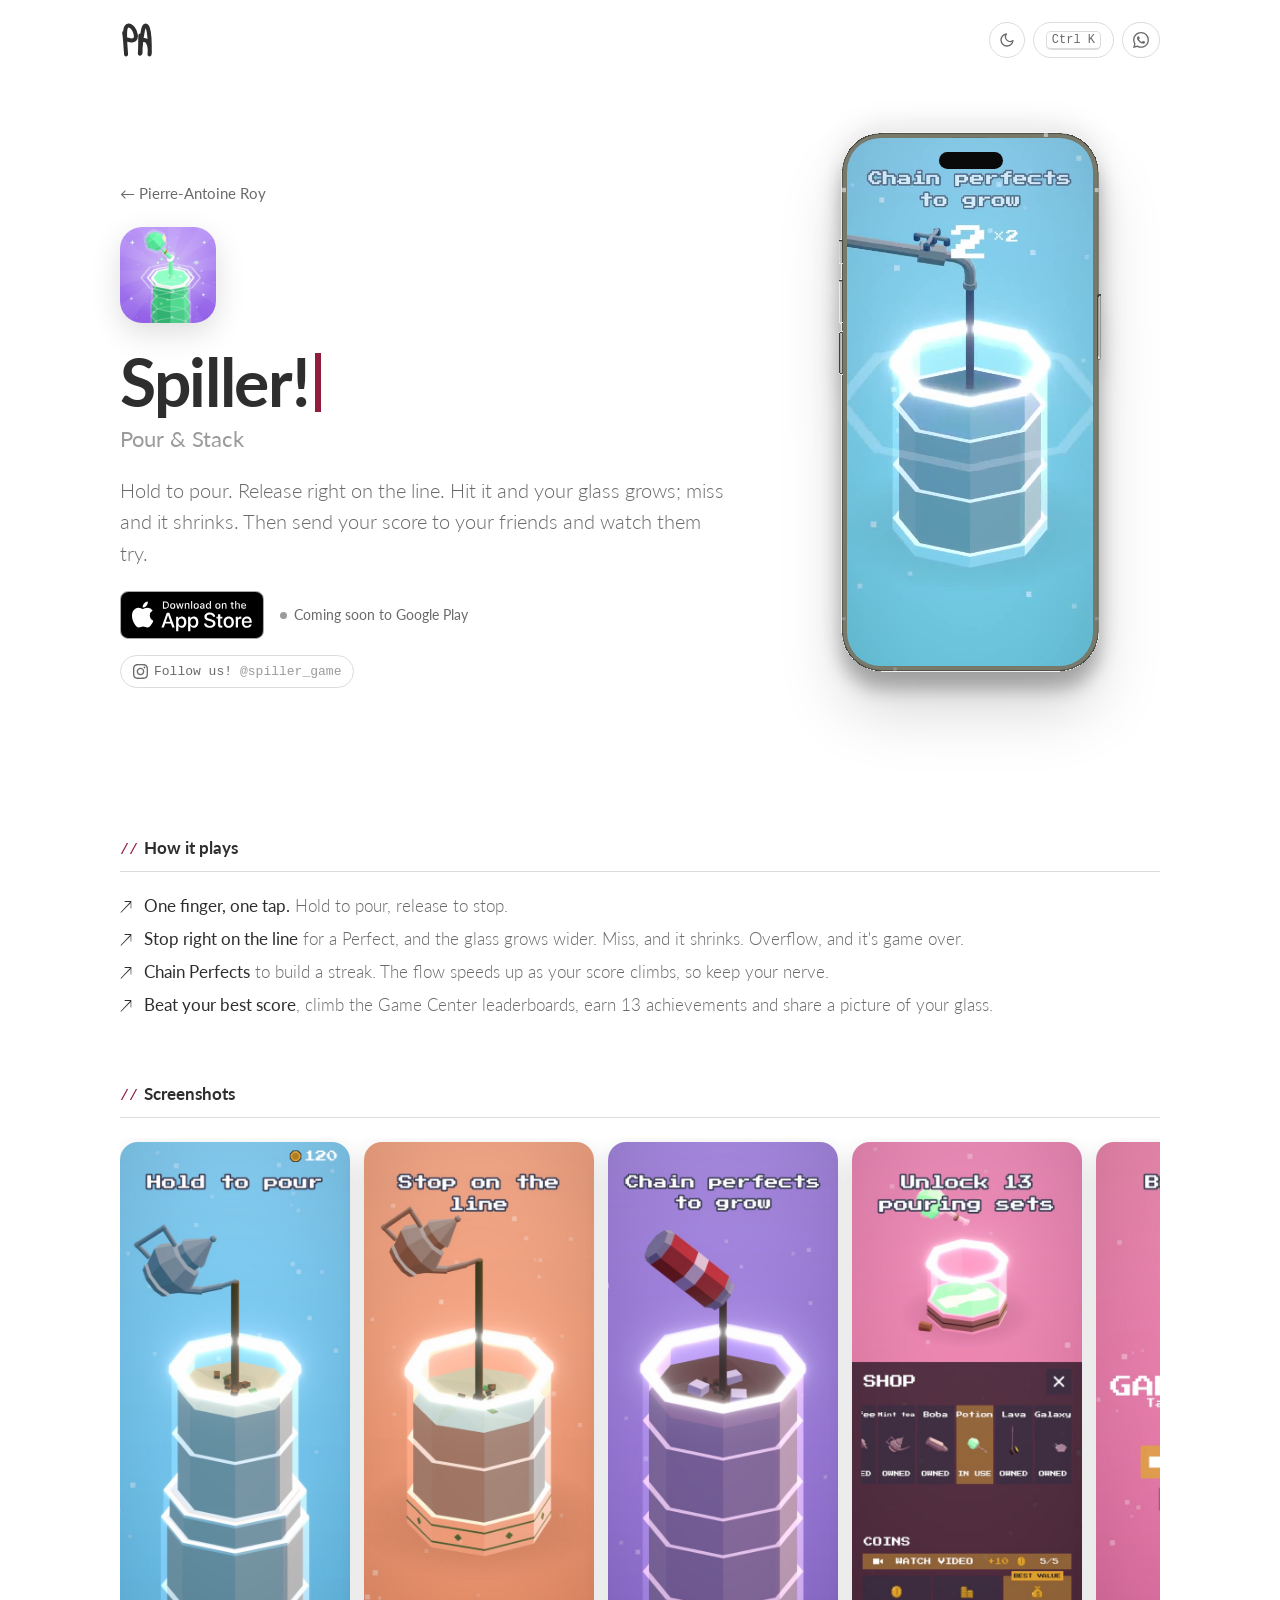
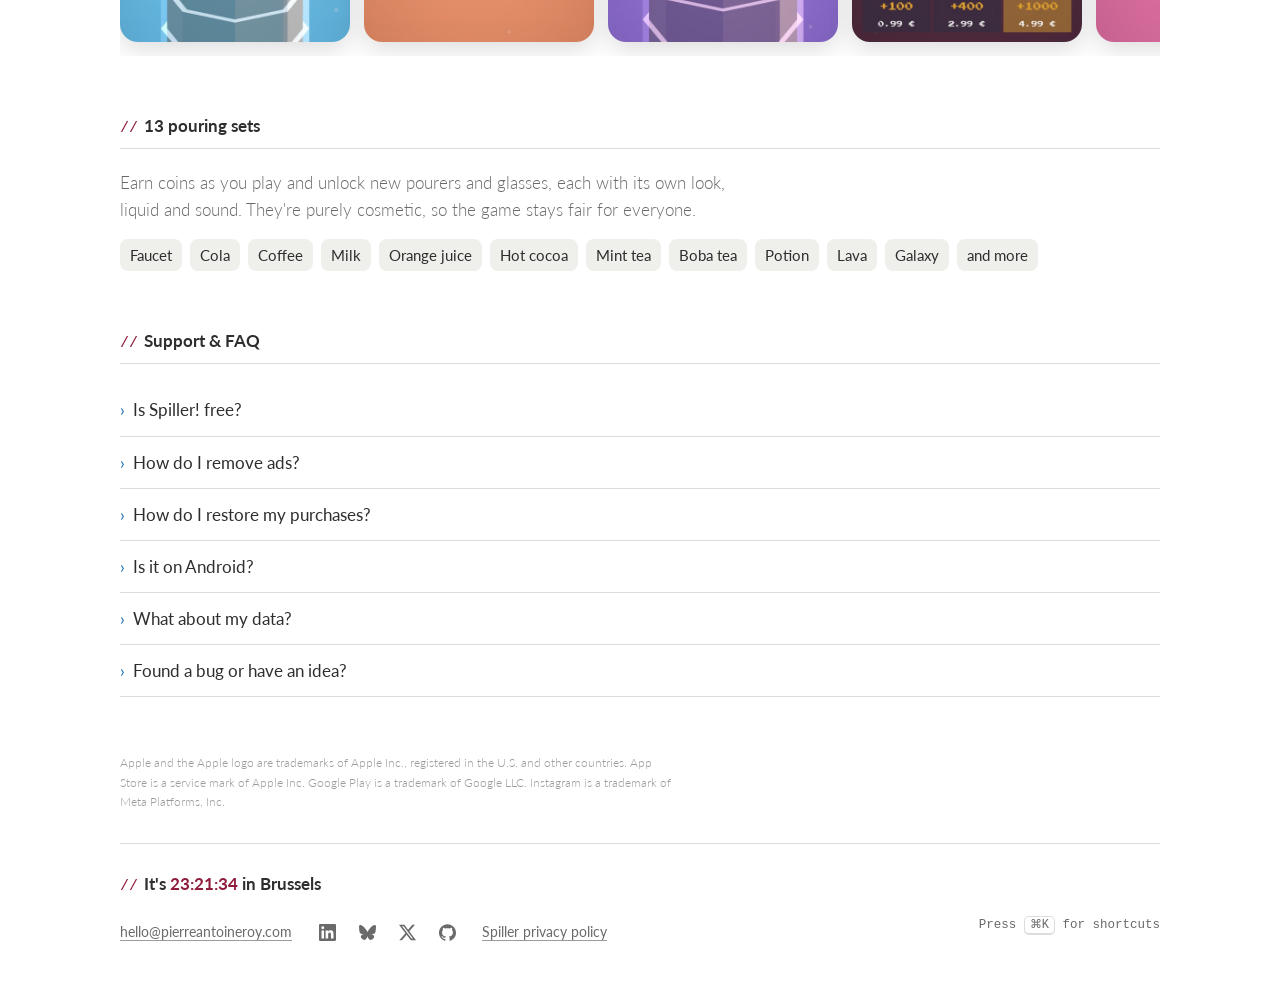
==== commit 3646dda0: "Before you go: one-glass mini-game of Spiller!; Let's talk: book a call, WhatsApp, email Co-Authored" ====
--- a/spiller/index.html
+++ b/spiller/index.html
@@ -62,7 +62,7 @@
 </script>
 <link rel="preconnect" href="https://fonts.googleapis.com"><link rel="preconnect" href="https://fonts.gstatic.com" crossorigin>
 <link rel="stylesheet" href="https://fonts.googleapis.com/css2?family=Lato:wght@300;400;700&display=swap">
-<link rel="stylesheet" href="/assets/site.css?v=20261114f">
+<link rel="stylesheet" href="/assets/site.css?v=20261114h">
 </head>
 <body>
 <svg width="0" height="0" style="position:absolute" aria-hidden="true">
@@ -167,5 +167,5 @@
 
 <!-- Phones only: the command palette lives in a floating pill at the bottom, within thumb reach. -->
 <button class="fab" id="fab" type="button" aria-label="Open the command palette"><svg class="ico" viewBox="0 0 24 24" aria-hidden="true"><path d="M18 3a3 3 0 0 0-3 3v12a3 3 0 0 0 3 3 3 3 0 0 0 3-3 3 3 0 0 0-3-3H6a3 3 0 0 0-3 3 3 3 0 0 0 3 3 3 3 0 0 0 3-3V6a3 3 0 0 0-3-3 3 3 0 0 0-3 3 3 3 0 0 0 3 3h12a3 3 0 0 0 3-3 3 3 0 0 0-3-3z"/></svg>Commands</button>
-<script src="/assets/site.js?v=20261114f" defer></script>
+<script src="/assets/site.js?v=20261114h" defer></script>
 </body></html>
--- a/assets/site.css
+++ b/assets/site.css
@@ -216,6 +216,36 @@
 .prose td:first-child{color:var(--fg);font-weight:400}
 .prose tr:last-child td{border-bottom:0}
 
+/* Mini-game (home page, "Before you go") */
+.play{padding-bottom:56px}
+.play-grid{display:grid;gap:32px;align-items:center}
+@media (min-width:760px){.play-grid{grid-template-columns:1fr 260px;gap:56px}}
+.play-title{font-size:clamp(1.6rem,3.4vw,2.2rem);margin:0 0 8px}
+.play-msg{font-weight:700;margin:18px 0 0;min-height:1.6em}
+#play-more.glow{color:var(--bg);background:var(--wine);border-color:var(--wine)}
+.glass-game{--juice:#2fd87a;position:relative;height:330px;max-width:260px;width:100%;margin:0 auto;cursor:pointer;touch-action:none;user-select:none;-webkit-user-select:none;-webkit-tap-highlight-color:transparent}
+.g-glass{position:absolute;left:18%;right:18%;bottom:0;height:78%;border:4px solid var(--fg);border-top:0;border-radius:0 0 22px 22px;overflow:hidden;background:var(--card)}
+.g-liquid{position:absolute;left:0;right:0;bottom:0;height:0;background:linear-gradient(var(--juice),#1cb06a)}
+.g-band{position:absolute;left:0;right:0;background:color-mix(in srgb,var(--wine) 14%,transparent)}
+.g-line{position:absolute;left:-2px;right:-2px;height:3px;margin-bottom:-1.5px;background:var(--wine)}
+.g-line::after{content:"";position:absolute;right:-14px;top:-5px;border:6px solid transparent;border-right-color:var(--wine)}
+.g-stream{position:absolute;left:50%;top:0;width:10px;margin-left:-5px;height:100%;background:var(--juice);transform:scaleY(0);transform-origin:top;transition:transform .15s}
+.glass-game.pouring .g-stream{transform:scaleY(1)}
+.glass-game.spilled .g-glass{border-color:var(--wine);animation:shake .35s}
+@keyframes shake{25%{transform:translateX(-4px)}75%{transform:translateX(4px)}}
+.g-streak{position:absolute;right:0;top:12%;margin:0;font:700 22px var(--sans);color:var(--wine)}
+.glass-game:focus-visible{outline:2px solid var(--accent);outline-offset:6px;border-radius:12px}
+
+/* Contact (home page, "Let's talk") */
+.talk{padding-bottom:64px}
+.talk .lede{margin-bottom:6px}
+.btn.book{color:var(--bg);background:var(--fg);border-color:var(--fg);font:700 15px var(--sans);padding:10px 18px}
+.btn.book:hover{color:#fff;background:var(--wine);border-color:var(--wine)}
+.talk .btn{height:42px}
+.talk .btn .ico{width:16px;height:16px}
+.btn.wa.open{width:auto;padding:0 16px}
+.btn.wa.open .say{max-width:none;margin-left:8px}
+
 /* Footer */
 .foot{border-top:1px solid var(--rule);padding:26px 0 40px;display:flex;flex-wrap:wrap;gap:12px 24px;justify-content:space-between;color:var(--muted);font-size:14px}
 .foot .mono{font-size:12.5px}
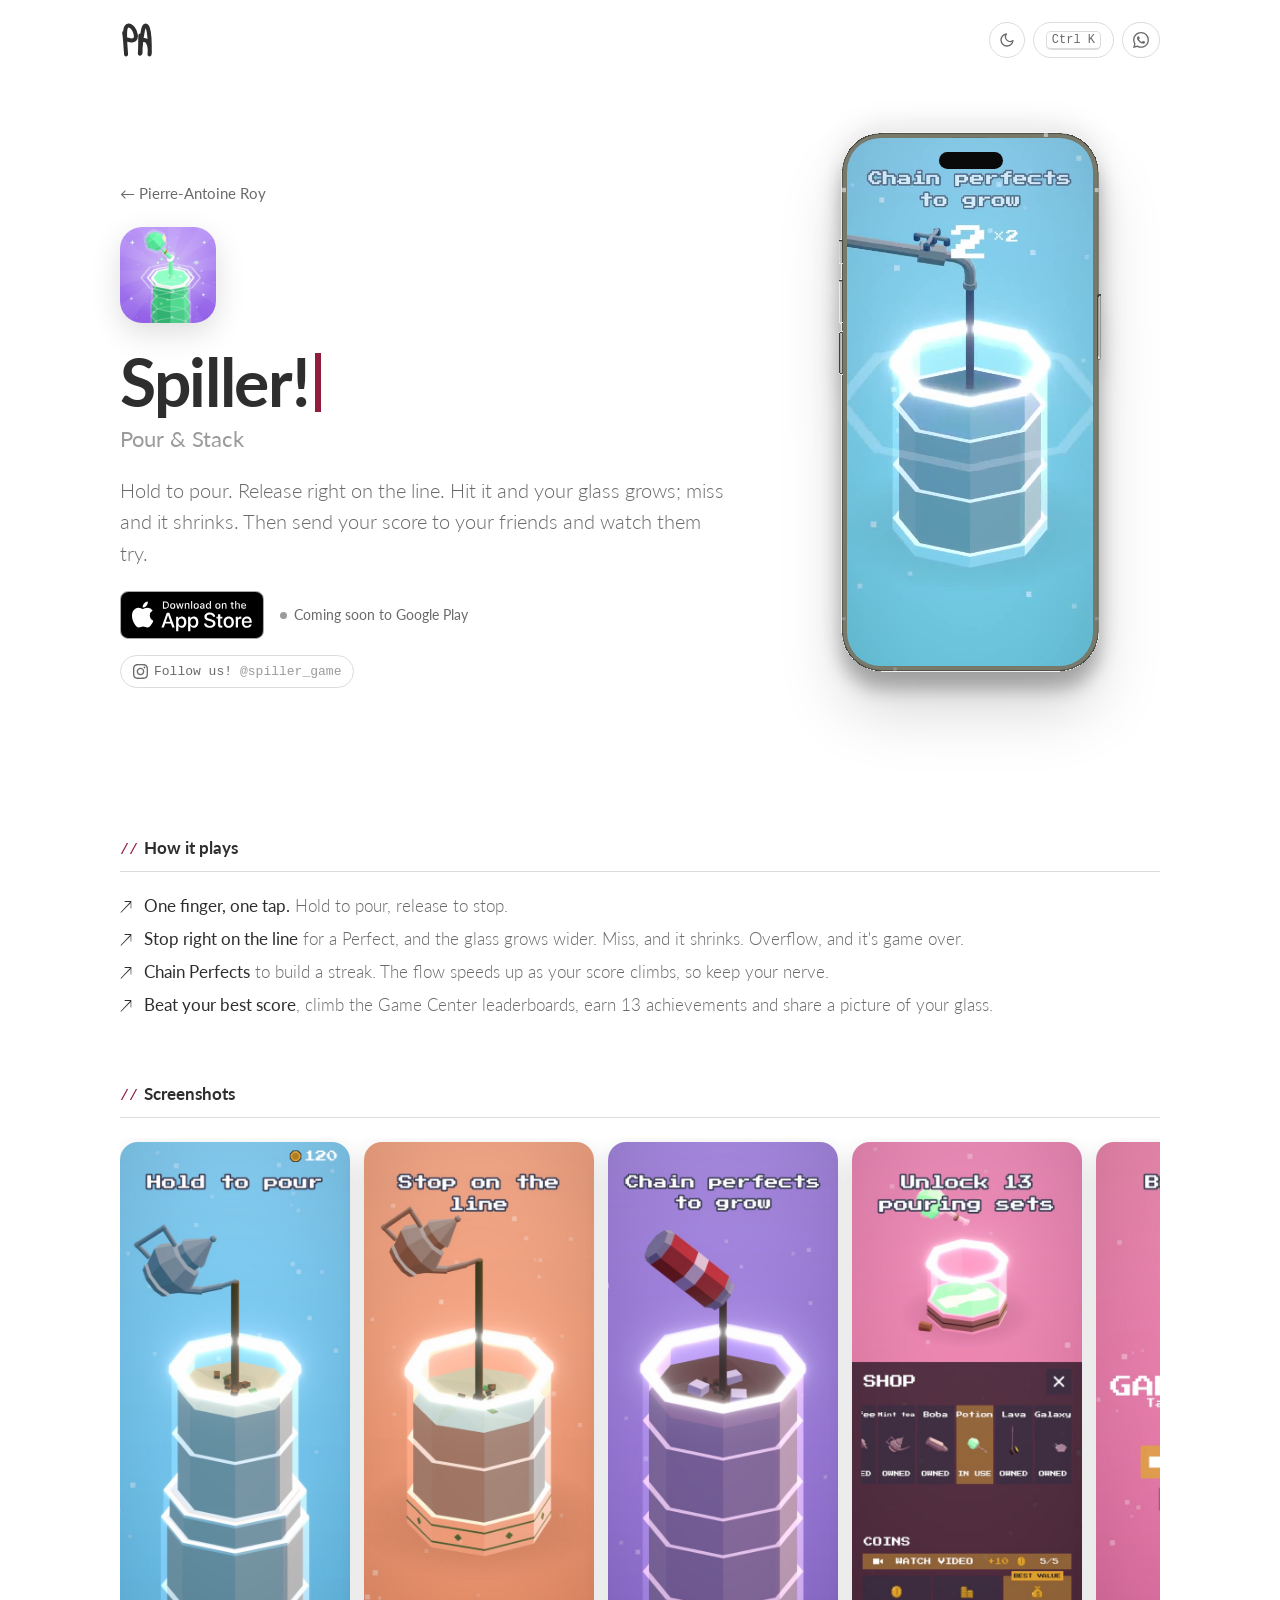
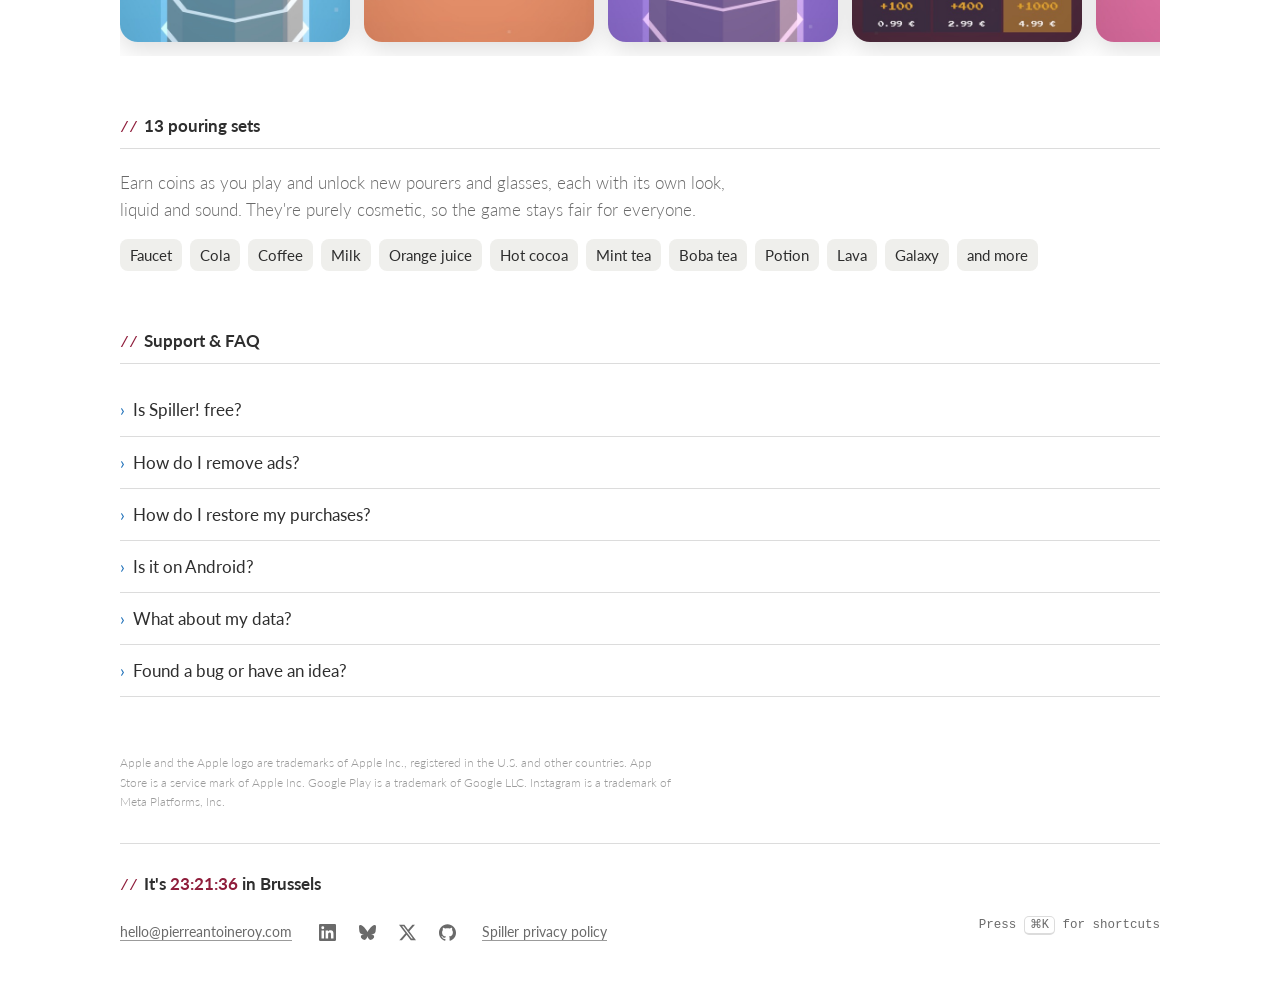
==== commit f8301613: "Remove the mini-game (kept as an idea in the README); Let's talk stays Co-Authored-By: Claude Opus 5" ====
--- a/spiller/index.html
+++ b/spiller/index.html
@@ -62,7 +62,7 @@
 </script>
 <link rel="preconnect" href="https://fonts.googleapis.com"><link rel="preconnect" href="https://fonts.gstatic.com" crossorigin>
 <link rel="stylesheet" href="https://fonts.googleapis.com/css2?family=Lato:wght@300;400;700&display=swap">
-<link rel="stylesheet" href="/assets/site.css?v=20261114h">
+<link rel="stylesheet" href="/assets/site.css?v=20261114i">
 </head>
 <body>
 <svg width="0" height="0" style="position:absolute" aria-hidden="true">
@@ -167,5 +167,5 @@
 
 <!-- Phones only: the command palette lives in a floating pill at the bottom, within thumb reach. -->
 <button class="fab" id="fab" type="button" aria-label="Open the command palette"><svg class="ico" viewBox="0 0 24 24" aria-hidden="true"><path d="M18 3a3 3 0 0 0-3 3v12a3 3 0 0 0 3 3 3 3 0 0 0 3-3 3 3 0 0 0-3-3H6a3 3 0 0 0-3 3 3 3 0 0 0 3 3 3 3 0 0 0 3-3V6a3 3 0 0 0-3-3 3 3 0 0 0-3 3 3 3 0 0 0 3 3h12a3 3 0 0 0 3-3 3 3 0 0 0-3-3z"/></svg>Commands</button>
-<script src="/assets/site.js?v=20261114h" defer></script>
+<script src="/assets/site.js?v=20261114i" defer></script>
 </body></html>
--- a/assets/site.css
+++ b/assets/site.css
@@ -216,26 +216,6 @@
 .prose td:first-child{color:var(--fg);font-weight:400}
 .prose tr:last-child td{border-bottom:0}
 
-/* Mini-game (home page, "Before you go") */
-.play{padding-bottom:56px}
-.play-grid{display:grid;gap:32px;align-items:center}
-@media (min-width:760px){.play-grid{grid-template-columns:1fr 260px;gap:56px}}
-.play-title{font-size:clamp(1.6rem,3.4vw,2.2rem);margin:0 0 8px}
-.play-msg{font-weight:700;margin:18px 0 0;min-height:1.6em}
-#play-more.glow{color:var(--bg);background:var(--wine);border-color:var(--wine)}
-.glass-game{--juice:#2fd87a;position:relative;height:330px;max-width:260px;width:100%;margin:0 auto;cursor:pointer;touch-action:none;user-select:none;-webkit-user-select:none;-webkit-tap-highlight-color:transparent}
-.g-glass{position:absolute;left:18%;right:18%;bottom:0;height:78%;border:4px solid var(--fg);border-top:0;border-radius:0 0 22px 22px;overflow:hidden;background:var(--card)}
-.g-liquid{position:absolute;left:0;right:0;bottom:0;height:0;background:linear-gradient(var(--juice),#1cb06a)}
-.g-band{position:absolute;left:0;right:0;background:color-mix(in srgb,var(--wine) 14%,transparent)}
-.g-line{position:absolute;left:-2px;right:-2px;height:3px;margin-bottom:-1.5px;background:var(--wine)}
-.g-line::after{content:"";position:absolute;right:-14px;top:-5px;border:6px solid transparent;border-right-color:var(--wine)}
-.g-stream{position:absolute;left:50%;top:0;width:10px;margin-left:-5px;height:100%;background:var(--juice);transform:scaleY(0);transform-origin:top;transition:transform .15s}
-.glass-game.pouring .g-stream{transform:scaleY(1)}
-.glass-game.spilled .g-glass{border-color:var(--wine);animation:shake .35s}
-@keyframes shake{25%{transform:translateX(-4px)}75%{transform:translateX(4px)}}
-.g-streak{position:absolute;right:0;top:12%;margin:0;font:700 22px var(--sans);color:var(--wine)}
-.glass-game:focus-visible{outline:2px solid var(--accent);outline-offset:6px;border-radius:12px}
-
 /* Contact (home page, "Let's talk") */
 .talk{padding-bottom:64px}
 .talk .lede{margin-bottom:6px}
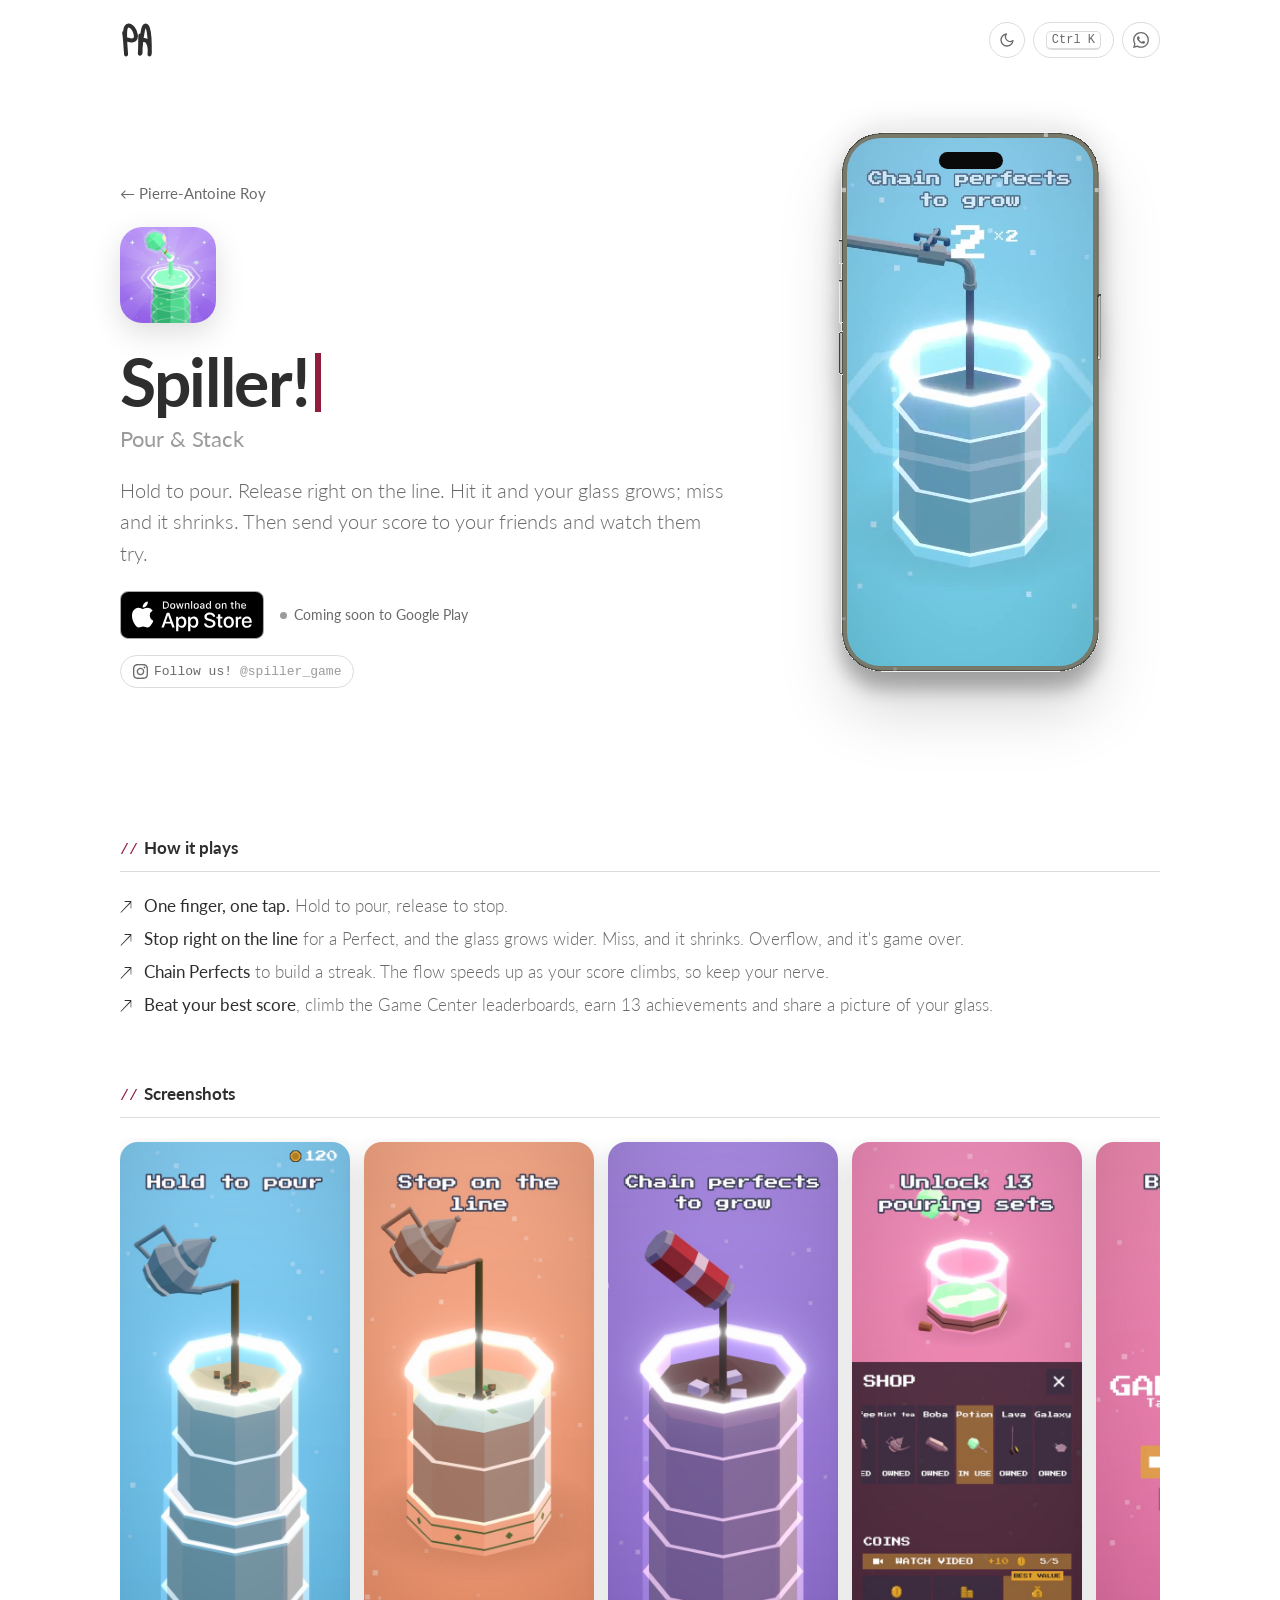
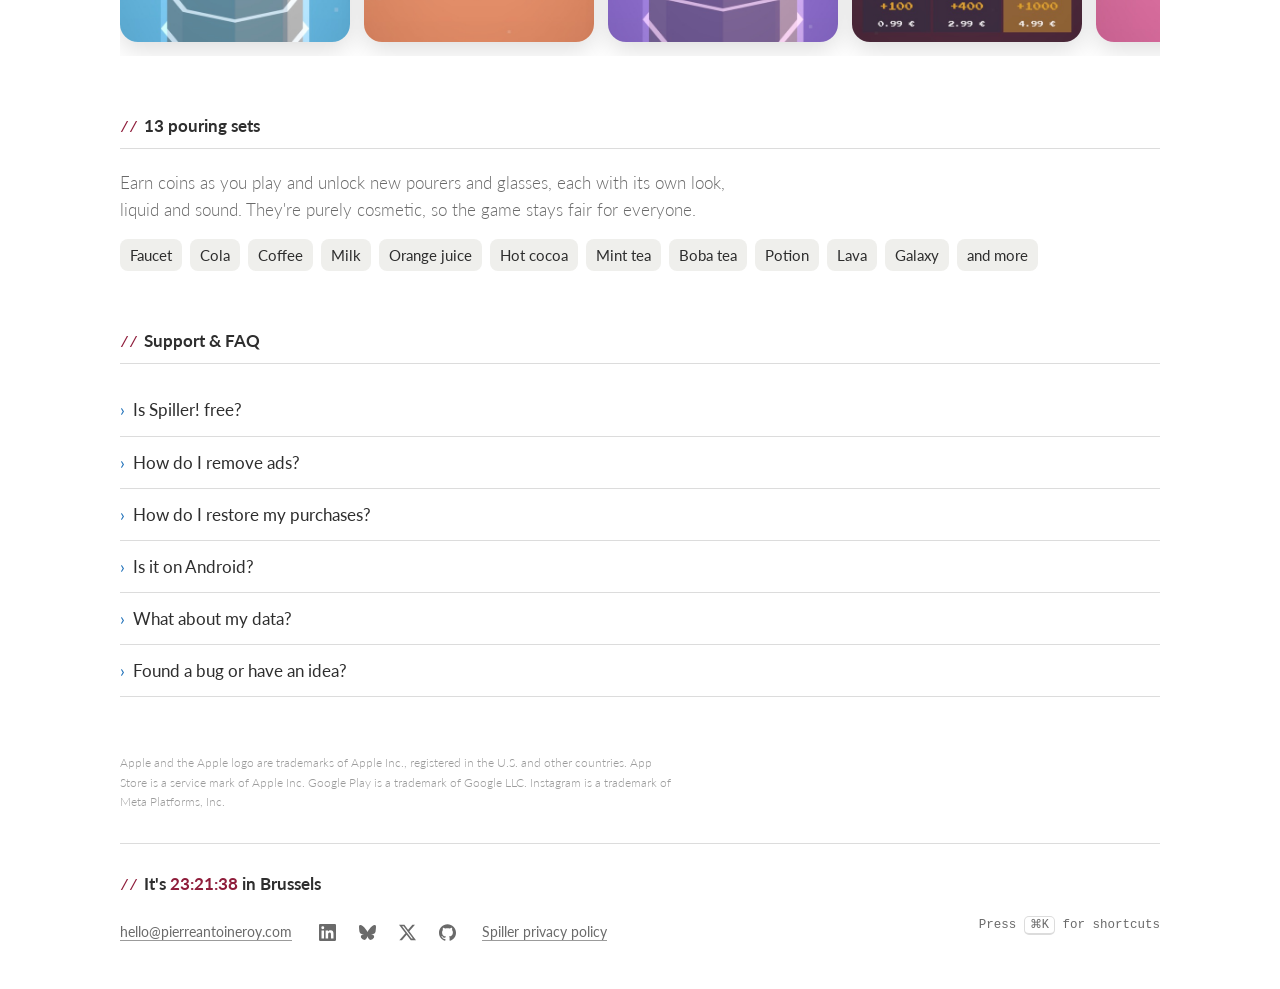
==== commit 348cbc88: "Latest on Bluesky: 3 latest posts from the public API, before Let's talk Co-Authored-By: Claude Opus" ====
--- a/spiller/index.html
+++ b/spiller/index.html
@@ -62,7 +62,7 @@
 </script>
 <link rel="preconnect" href="https://fonts.googleapis.com"><link rel="preconnect" href="https://fonts.gstatic.com" crossorigin>
 <link rel="stylesheet" href="https://fonts.googleapis.com/css2?family=Lato:wght@300;400;700&display=swap">
-<link rel="stylesheet" href="/assets/site.css?v=20261114i">
+<link rel="stylesheet" href="/assets/site.css?v=20261114j">
 </head>
 <body>
 <svg width="0" height="0" style="position:absolute" aria-hidden="true">
@@ -167,5 +167,5 @@
 
 <!-- Phones only: the command palette lives in a floating pill at the bottom, within thumb reach. -->
 <button class="fab" id="fab" type="button" aria-label="Open the command palette"><svg class="ico" viewBox="0 0 24 24" aria-hidden="true"><path d="M18 3a3 3 0 0 0-3 3v12a3 3 0 0 0 3 3 3 3 0 0 0 3-3 3 3 0 0 0-3-3H6a3 3 0 0 0-3 3 3 3 0 0 0 3 3 3 3 0 0 0 3-3V6a3 3 0 0 0-3-3 3 3 0 0 0-3 3 3 3 0 0 0 3 3h12a3 3 0 0 0 3-3 3 3 0 0 0-3-3z"/></svg>Commands</button>
-<script src="/assets/site.js?v=20261114i" defer></script>
+<script src="/assets/site.js?v=20261114j" defer></script>
 </body></html>
--- a/assets/site.css
+++ b/assets/site.css
@@ -216,6 +216,17 @@
 .prose td:first-child{color:var(--fg);font-weight:400}
 .prose tr:last-child td{border-bottom:0}
 
+/* Bluesky feed (home page) */
+.feed{padding-bottom:56px}
+.post{color:inherit;text-decoration:none}
+.post:hover{color:inherit}
+.post .meta{display:flex;justify-content:space-between;gap:8px}
+.post-text{margin:0;color:var(--fg);font-weight:400;white-space:pre-line;overflow-wrap:anywhere;display:-webkit-box;-webkit-line-clamp:6;-webkit-box-orient:vertical;overflow:hidden}
+.post-text a{color:var(--accent)}
+.post-img{display:block;width:100%;aspect-ratio:16/10;object-fit:cover;border-radius:10px;background:var(--chip)}
+.post-link{font-size:14px;color:var(--muted);border-left:3px solid var(--rule);padding-left:10px;overflow-wrap:anywhere}
+.post-stats{margin-top:auto;display:flex;gap:14px;font-size:14px;color:var(--soft)}
+
 /* Contact (home page, "Let's talk") */
 .talk{padding-bottom:64px}
 .talk .lede{margin-bottom:6px}
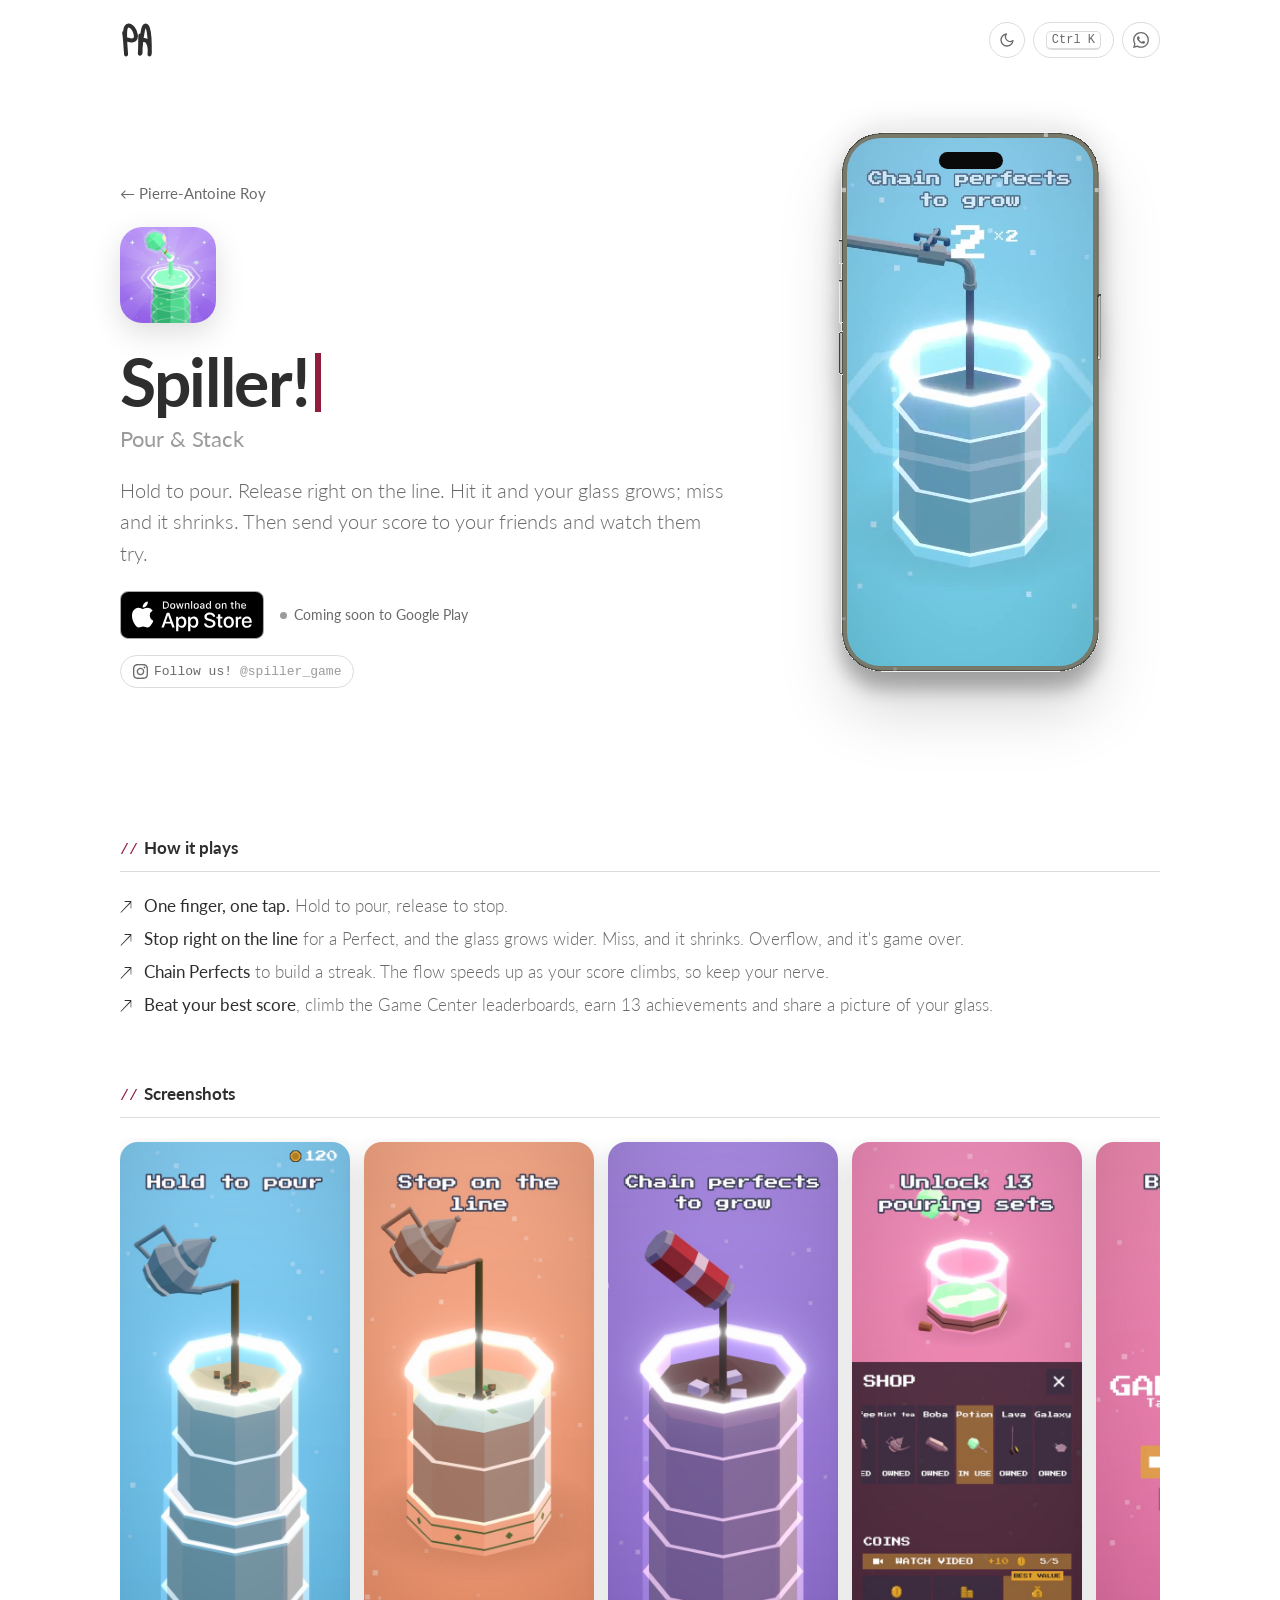
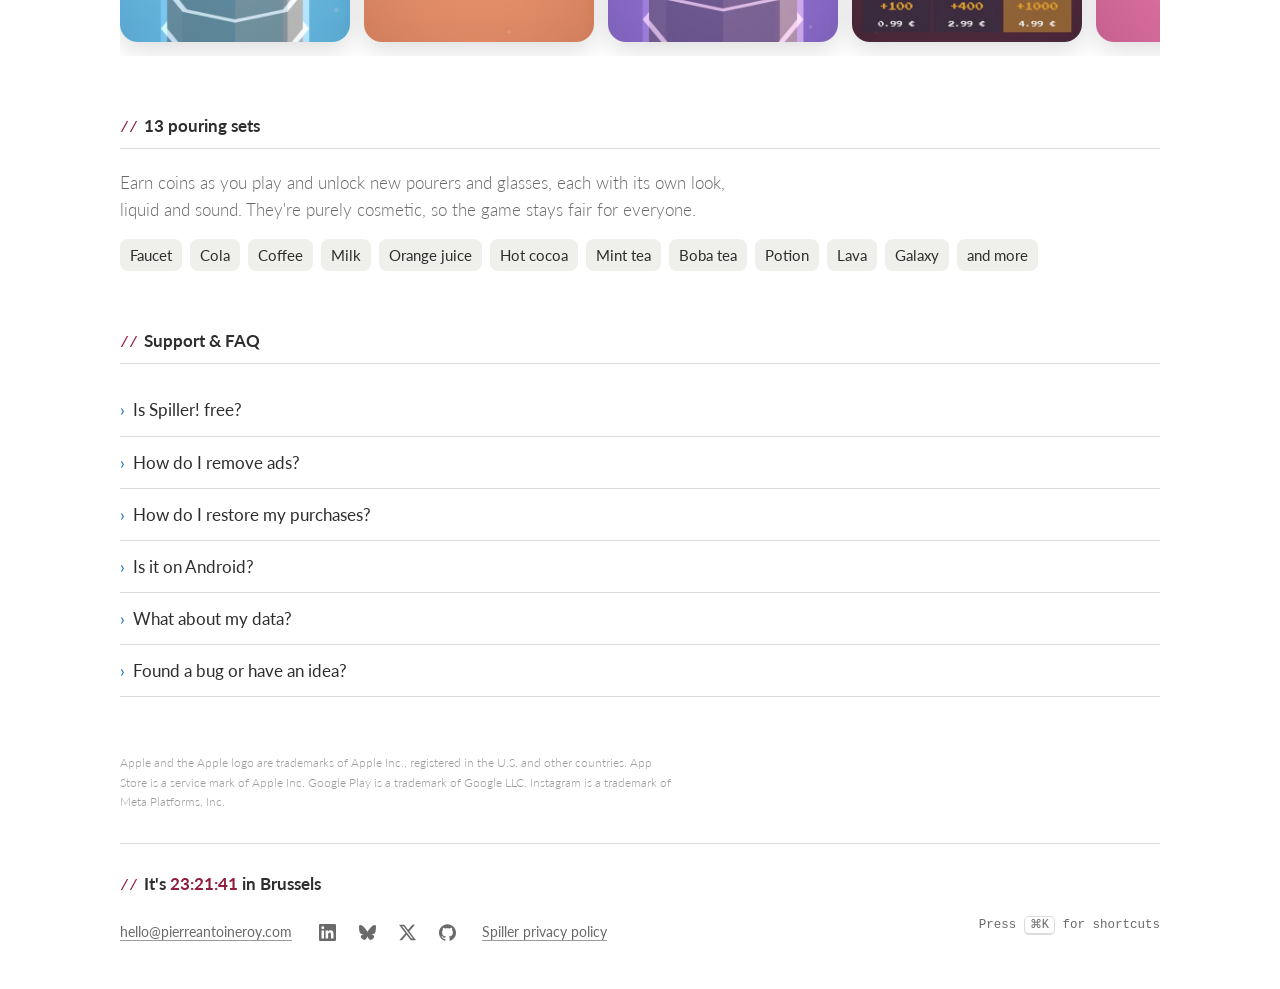
==== commit d2b7832e: "Now: AppTweak logo in colour, like Spiller Co-Authored-By: Claude Opus 5.5 <noreply@anthropic.com>" ====
--- a/spiller/index.html
+++ b/spiller/index.html
@@ -62,7 +62,7 @@
 </script>
 <link rel="preconnect" href="https://fonts.googleapis.com"><link rel="preconnect" href="https://fonts.gstatic.com" crossorigin>
 <link rel="stylesheet" href="https://fonts.googleapis.com/css2?family=Lato:wght@300;400;700&display=swap">
-<link rel="stylesheet" href="/assets/site.css?v=20261114j">
+<link rel="stylesheet" href="/assets/site.css?v=20261114k">
 </head>
 <body>
 <svg width="0" height="0" style="position:absolute" aria-hidden="true">
@@ -167,5 +167,5 @@
 
 <!-- Phones only: the command palette lives in a floating pill at the bottom, within thumb reach. -->
 <button class="fab" id="fab" type="button" aria-label="Open the command palette"><svg class="ico" viewBox="0 0 24 24" aria-hidden="true"><path d="M18 3a3 3 0 0 0-3 3v12a3 3 0 0 0 3 3 3 3 0 0 0 3-3 3 3 0 0 0-3-3H6a3 3 0 0 0-3 3 3 3 0 0 0 3 3 3 3 0 0 0 3-3V6a3 3 0 0 0-3-3 3 3 0 0 0-3 3 3 3 0 0 0 3 3h12a3 3 0 0 0 3-3 3 3 0 0 0-3-3z"/></svg>Commands</button>
-<script src="/assets/site.js?v=20261114j" defer></script>
+<script src="/assets/site.js?v=20261114k" defer></script>
 </body></html>
--- a/assets/site.css
+++ b/assets/site.css
@@ -180,6 +180,7 @@
 .logo img{display:block;width:100%;height:100%;object-fit:cover;filter:grayscale(1);transition:filter .3s}
 .job:hover .logo,.card:hover .logo,.with-logo:hover .logo{transform:rotate(-8deg)}
 .job:hover .logo img,.card:hover .logo img,.with-logo:hover .logo img{filter:none}
+.now .logo img{filter:none} /* Now: current projects stay in colour, like the Spiller! icon */
 .logo.lg{width:56px;height:56px;border-radius:14px}
 .logo.sm{width:36px;height:36px;border-radius:10px}
 .job{display:grid;grid-template-columns:44px 1fr;column-gap:16px}
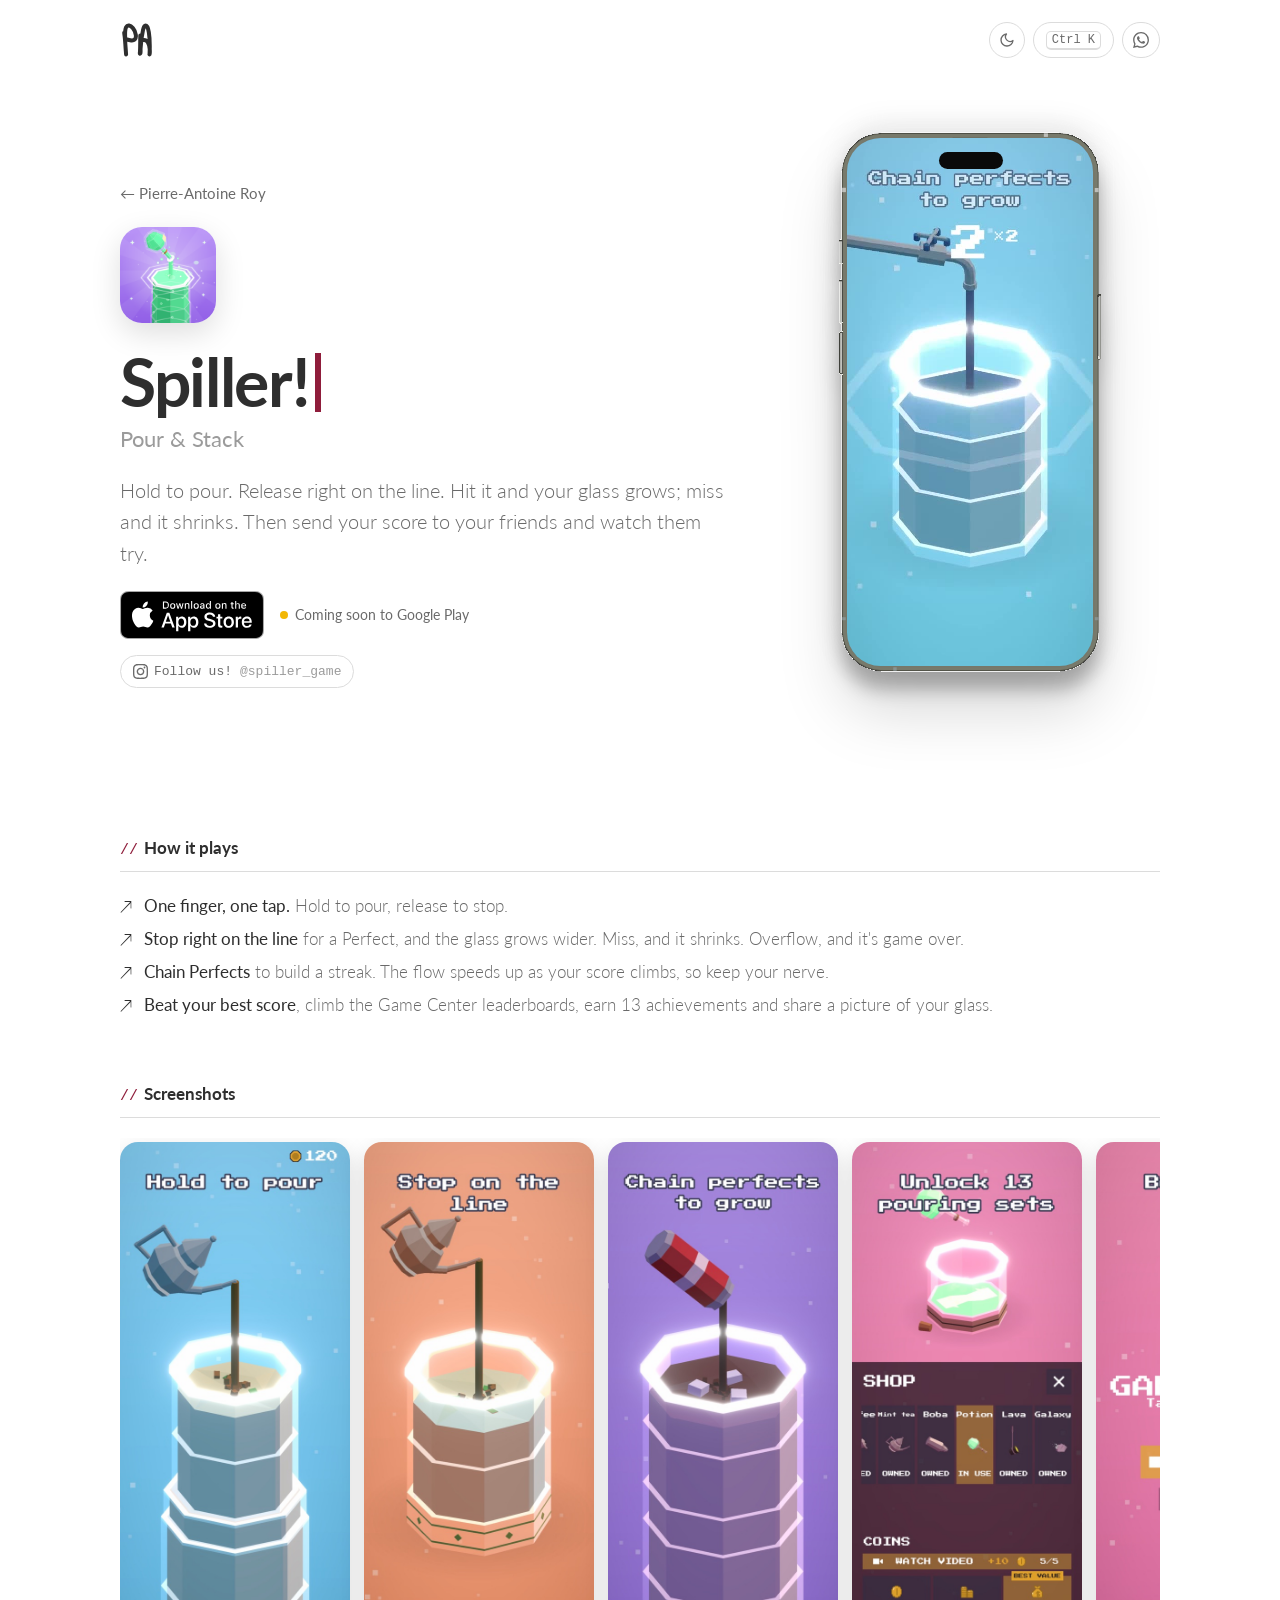
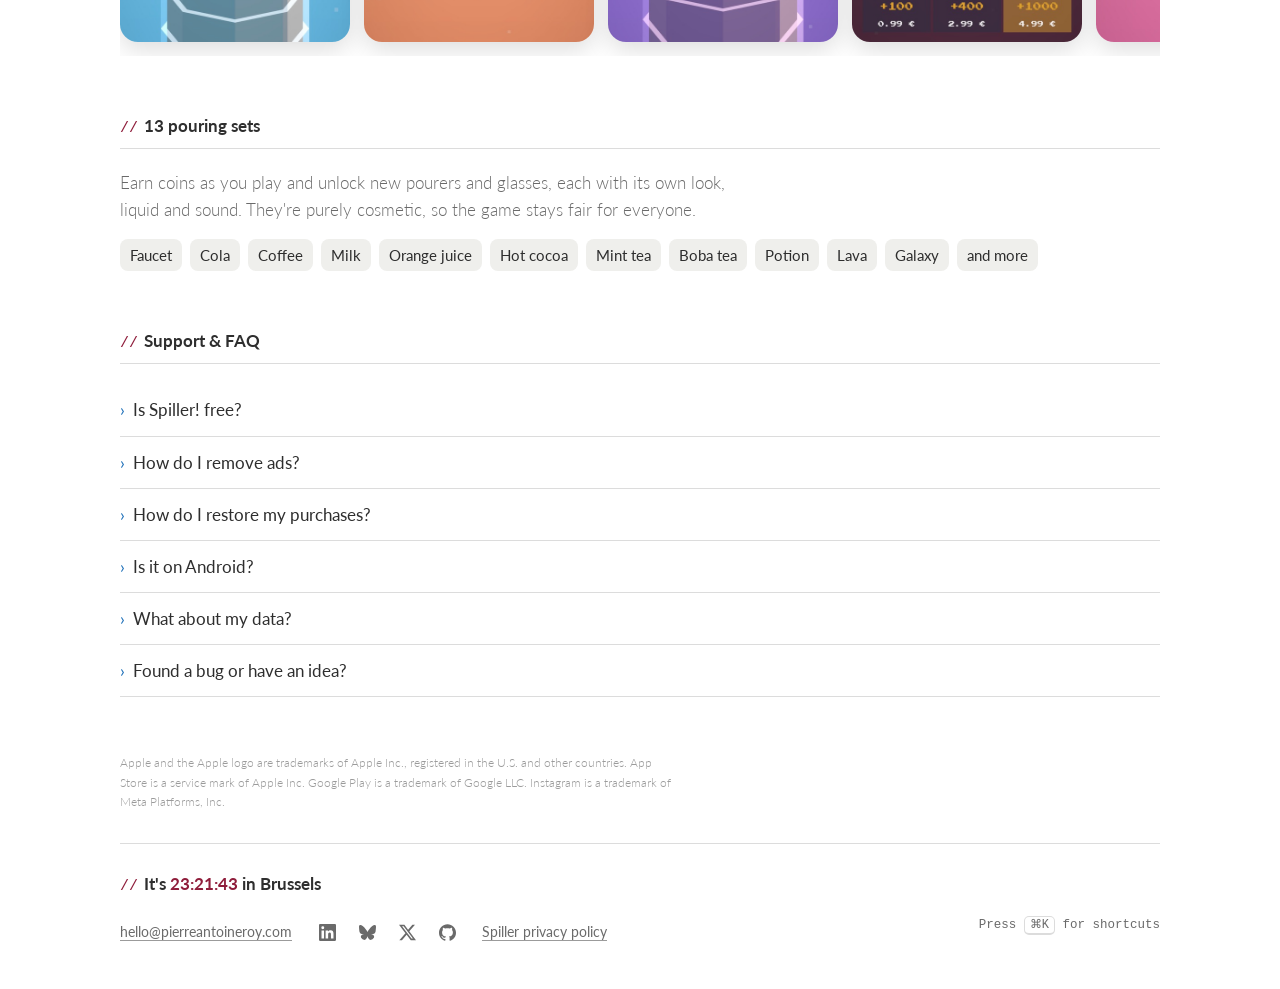
==== commit d0199532: "Coming soon to Google Play: pulsing yellow dot, like the live one Co-Authored-By: Claude Opus 5.5 <n" ====
--- a/spiller/index.html
+++ b/spiller/index.html
@@ -62,7 +62,7 @@
 </script>
 <link rel="preconnect" href="https://fonts.googleapis.com"><link rel="preconnect" href="https://fonts.gstatic.com" crossorigin>
 <link rel="stylesheet" href="https://fonts.googleapis.com/css2?family=Lato:wght@300;400;700&display=swap">
-<link rel="stylesheet" href="/assets/site.css?v=20261114k">
+<link rel="stylesheet" href="/assets/site.css?v=20261114l">
 </head>
 <body>
 <svg width="0" height="0" style="position:absolute" aria-hidden="true">
@@ -167,5 +167,5 @@
 
 <!-- Phones only: the command palette lives in a floating pill at the bottom, within thumb reach. -->
 <button class="fab" id="fab" type="button" aria-label="Open the command palette"><svg class="ico" viewBox="0 0 24 24" aria-hidden="true"><path d="M18 3a3 3 0 0 0-3 3v12a3 3 0 0 0 3 3 3 3 0 0 0 3-3 3 3 0 0 0-3-3H6a3 3 0 0 0-3 3 3 3 0 0 0 3 3 3 3 0 0 0 3-3V6a3 3 0 0 0-3-3 3 3 0 0 0-3 3 3 3 0 0 0 3 3h12a3 3 0 0 0 3-3 3 3 0 0 0-3-3z"/></svg>Commands</button>
-<script src="/assets/site.js?v=20261114k" defer></script>
+<script src="/assets/site.js?v=20261114l" defer></script>
 </body></html>
--- a/assets/site.css
+++ b/assets/site.css
@@ -154,7 +154,9 @@
 .card .stores + .links{margin-top:0;padding-top:4px}
 .app-hero .stores + .links{margin-top:16px}
 .soon{font-size:14px;color:var(--muted)}
-.soon::before{content:"";display:inline-block;width:7px;height:7px;border-radius:50%;background:var(--soft);margin-right:7px;vertical-align:1px}
+/* "Coming soon" pulses in yellow, same convention as the green "live" dot */
+.soon::before{content:"";display:inline-block;width:8px;height:8px;border-radius:50%;background:#f2b705;margin-right:7px;vertical-align:1px;box-shadow:0 0 0 0 #f2b70580;animation:ping-soon 2.4s infinite}
+@keyframes ping-soon{70%{box-shadow:0 0 0 7px #f2b70500}100%{box-shadow:0 0 0 0 #f2b70500}}
 .btn.ig:hover{color:#fff;background:linear-gradient(45deg,#f58529,#dd2a7b,#8134af);border-color:transparent}
 .btn.ig .handle{color:var(--soft);margin-left:2px}
 .btn.ig:hover .handle{color:#fff}
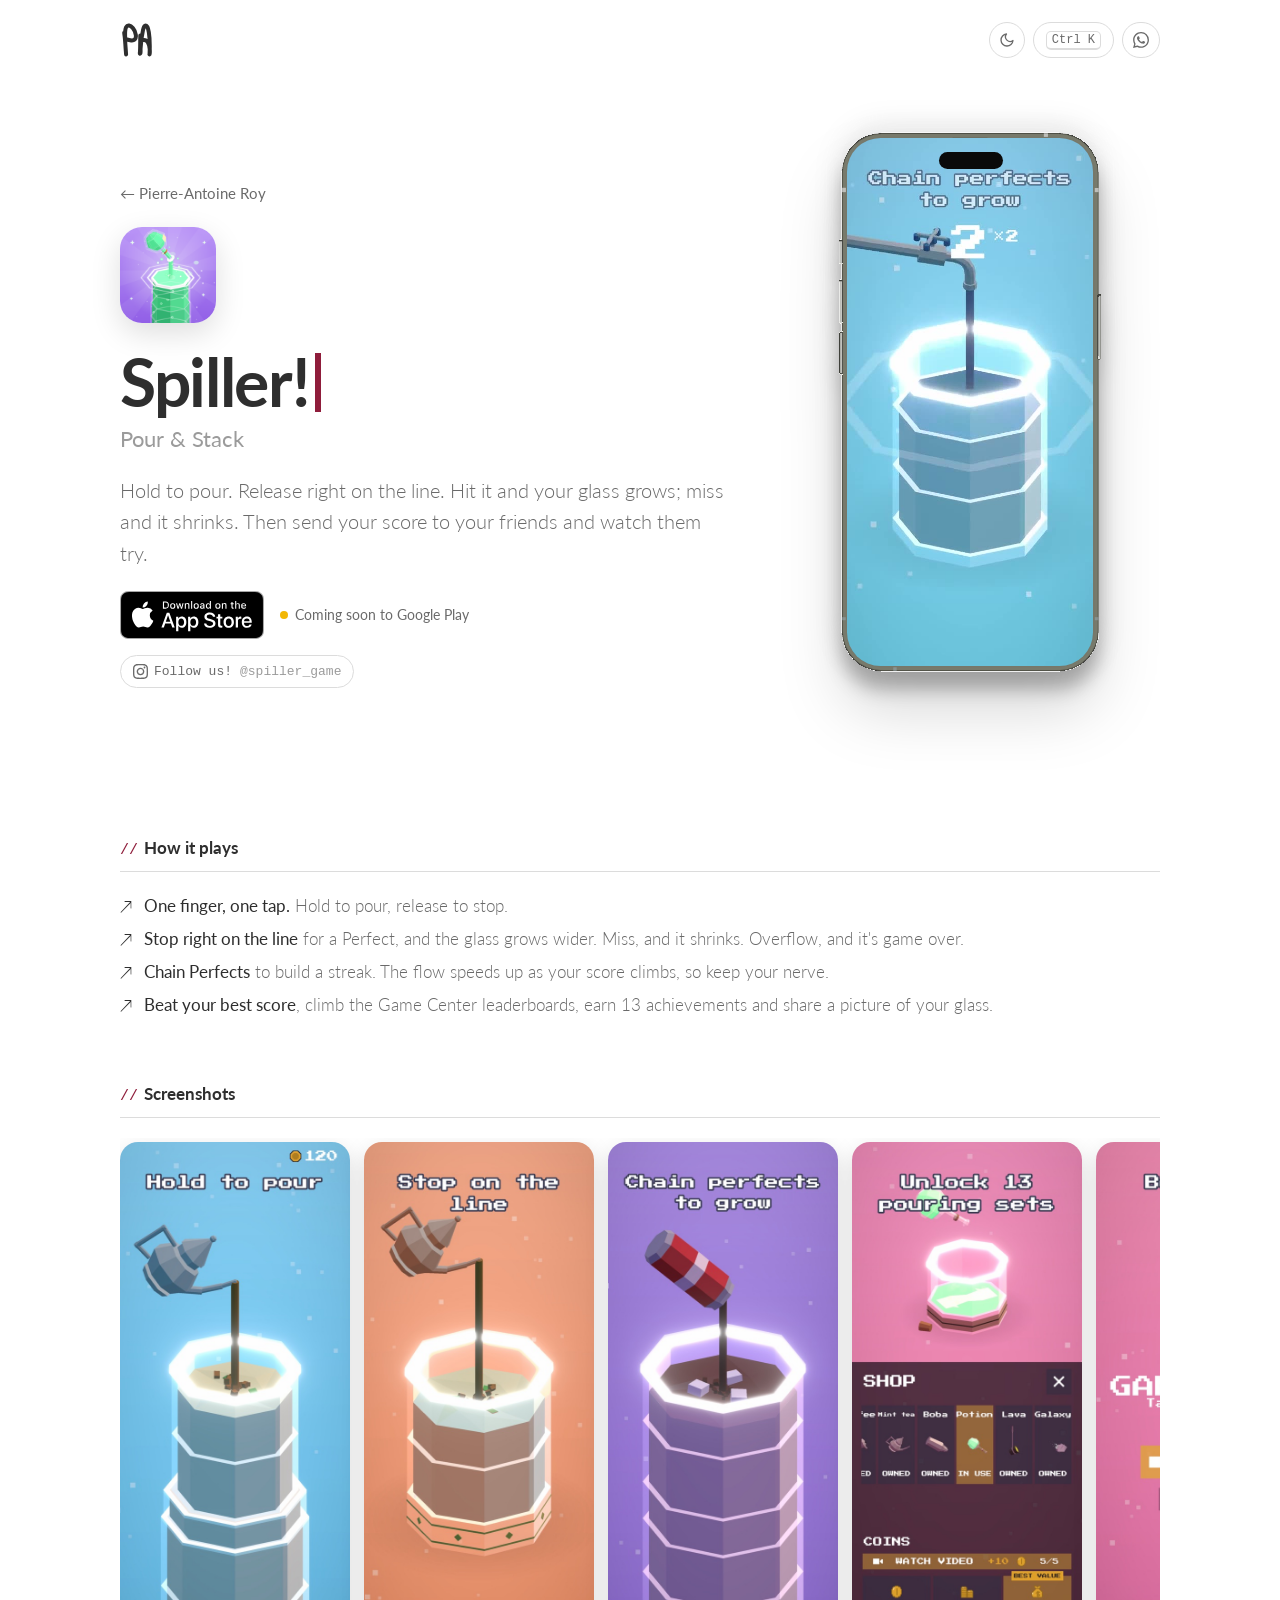
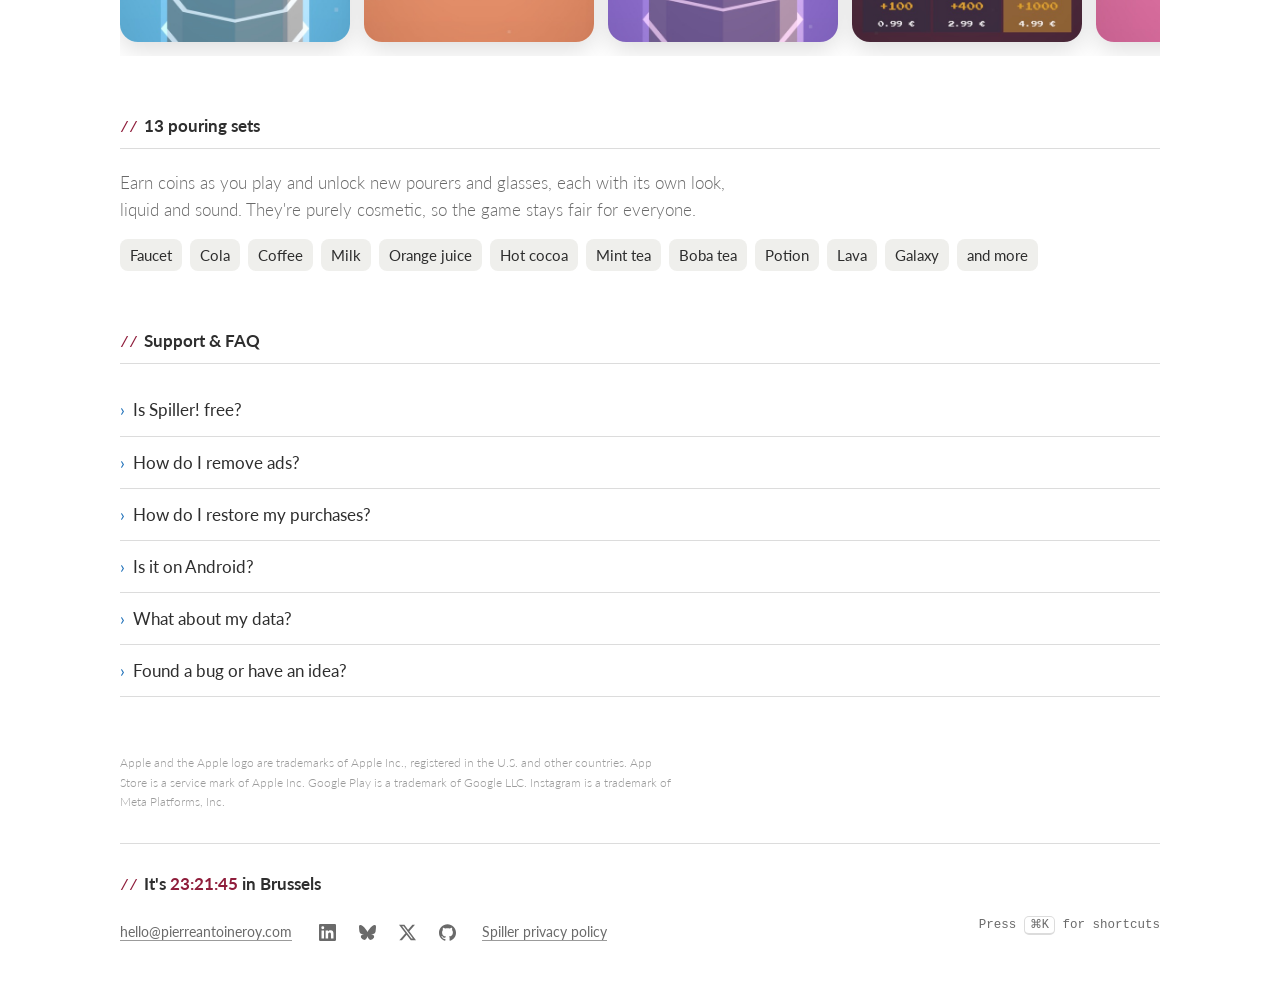
==== commit d7a309f9: "On repeat: recently played Apple Music albums via a GitHub Action (setup tools included); Let's chat" ====
--- a/spiller/index.html
+++ b/spiller/index.html
@@ -62,7 +62,7 @@
 </script>
 <link rel="preconnect" href="https://fonts.googleapis.com"><link rel="preconnect" href="https://fonts.gstatic.com" crossorigin>
 <link rel="stylesheet" href="https://fonts.googleapis.com/css2?family=Lato:wght@300;400;700&display=swap">
-<link rel="stylesheet" href="/assets/site.css?v=20261114l">
+<link rel="stylesheet" href="/assets/site.css?v=20261114n">
 </head>
 <body>
 <svg width="0" height="0" style="position:absolute" aria-hidden="true">
@@ -167,5 +167,5 @@
 
 <!-- Phones only: the command palette lives in a floating pill at the bottom, within thumb reach. -->
 <button class="fab" id="fab" type="button" aria-label="Open the command palette"><svg class="ico" viewBox="0 0 24 24" aria-hidden="true"><path d="M18 3a3 3 0 0 0-3 3v12a3 3 0 0 0 3 3 3 3 0 0 0 3-3 3 3 0 0 0-3-3H6a3 3 0 0 0-3 3 3 3 0 0 0 3 3 3 3 0 0 0 3-3V6a3 3 0 0 0-3-3 3 3 0 0 0-3 3 3 3 0 0 0 3 3h12a3 3 0 0 0 3-3 3 3 0 0 0-3-3z"/></svg>Commands</button>
-<script src="/assets/site.js?v=20261114l" defer></script>
+<script src="/assets/site.js?v=20261114n" defer></script>
 </body></html>
--- a/assets/site.css
+++ b/assets/site.css
@@ -230,6 +230,16 @@
 .post-link{font-size:14px;color:var(--muted);border-left:3px solid var(--rule);padding-left:10px;overflow-wrap:anywhere}
 .post-stats{margin-top:auto;display:flex;gap:14px;font-size:14px;color:var(--soft)}
 
+/* On repeat: recently played albums (home page) */
+.music{padding-bottom:56px}
+.music-src{font:400 13px var(--mono);color:var(--soft)}
+.albums{list-style:none;padding:0;margin:0;display:grid;gap:18px;grid-template-columns:repeat(auto-fill,minmax(140px,1fr))}
+.albums a{display:block;text-decoration:none;color:inherit}
+.albums img{display:block;width:100%;height:auto;aspect-ratio:1;border-radius:12px;object-fit:cover;background:var(--chip);box-shadow:0 8px 20px #0002;transition:transform .4s cubic-bezier(.3,1.6,.5,1)}
+.albums a:hover img{transform:rotate(-4deg) scale(1.03)}
+.album-name{margin:10px 0 0;font-size:15px;line-height:1.3;color:var(--fg);overflow:hidden;text-overflow:ellipsis;white-space:nowrap}
+.album-artist{margin:2px 0 0;font-size:14px;color:var(--muted);overflow:hidden;text-overflow:ellipsis;white-space:nowrap}
+
 /* Contact (home page, "Let's talk") */
 .talk{padding-bottom:64px}
 .talk .lede{margin-bottom:6px}
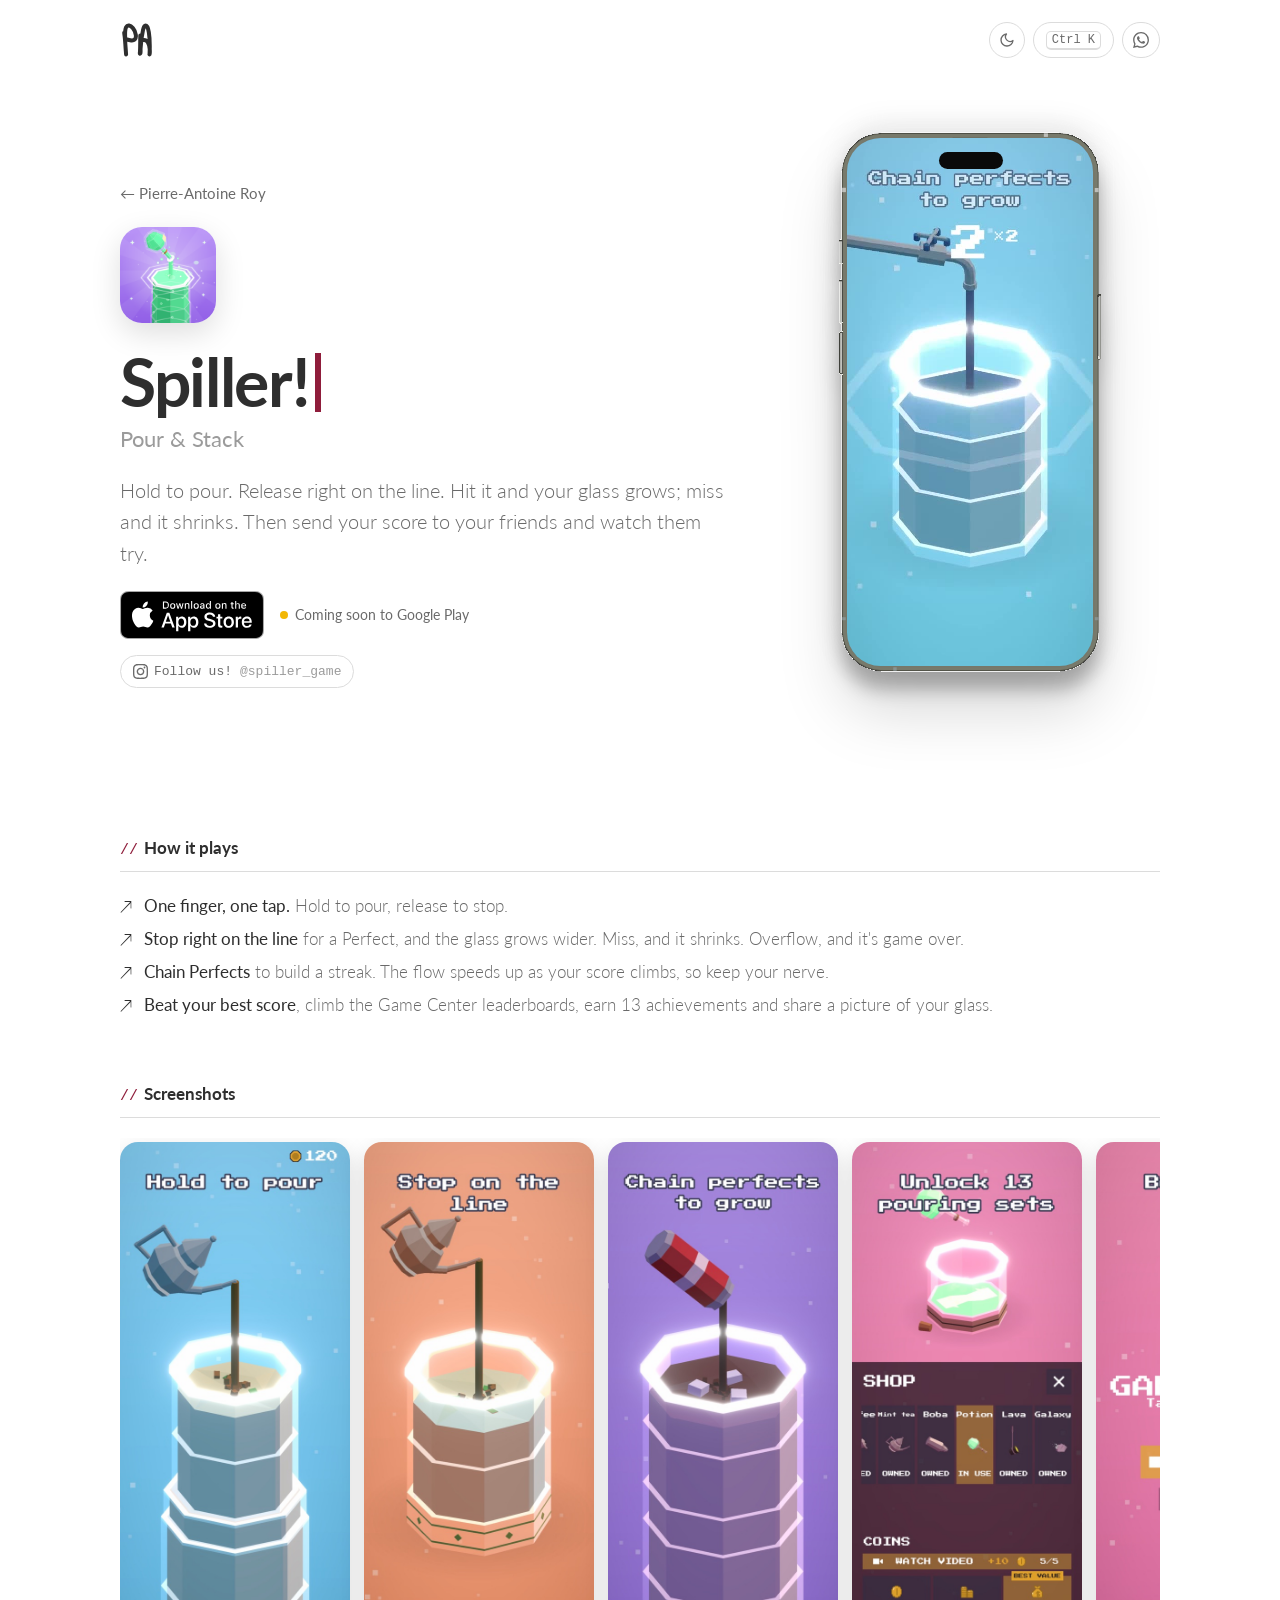
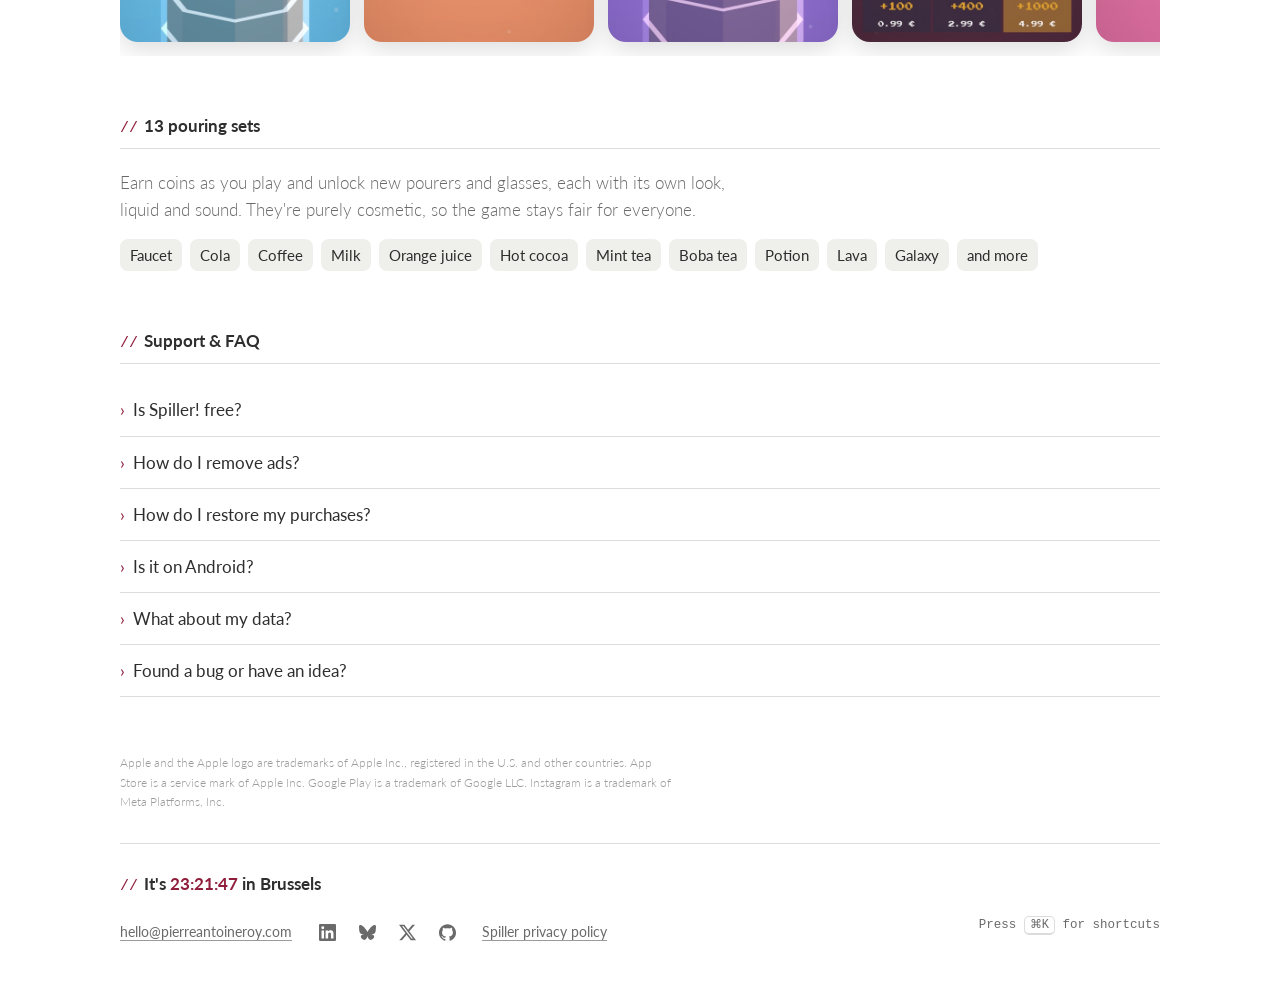
==== commit 55968ad3: "Accent colour is now the wine red everywhere (link hovers, focus, highlights) Co-Authored-By: Claude" ====
--- a/spiller/index.html
+++ b/spiller/index.html
@@ -62,7 +62,7 @@
 </script>
 <link rel="preconnect" href="https://fonts.googleapis.com"><link rel="preconnect" href="https://fonts.gstatic.com" crossorigin>
 <link rel="stylesheet" href="https://fonts.googleapis.com/css2?family=Lato:wght@300;400;700&display=swap">
-<link rel="stylesheet" href="/assets/site.css?v=20261114n">
+<link rel="stylesheet" href="/assets/site.css?v=20261114o">
 </head>
 <body>
 <svg width="0" height="0" style="position:absolute" aria-hidden="true">
@@ -167,5 +167,5 @@
 
 <!-- Phones only: the command palette lives in a floating pill at the bottom, within thumb reach. -->
 <button class="fab" id="fab" type="button" aria-label="Open the command palette"><svg class="ico" viewBox="0 0 24 24" aria-hidden="true"><path d="M18 3a3 3 0 0 0-3 3v12a3 3 0 0 0 3 3 3 3 0 0 0 3-3 3 3 0 0 0-3-3H6a3 3 0 0 0-3 3 3 3 0 0 0 3 3 3 3 0 0 0 3-3V6a3 3 0 0 0-3-3 3 3 0 0 0-3 3 3 3 0 0 0 3 3h12a3 3 0 0 0 3-3 3 3 0 0 0-3-3z"/></svg>Commands</button>
-<script src="/assets/site.js?v=20261114n" defer></script>
+<script src="/assets/site.js?v=20261114o" defer></script>
 </body></html>
--- a/assets/site.css
+++ b/assets/site.css
@@ -2,17 +2,17 @@
    Colours are tokens: light by default, dark from the system or from the theme switch (data-theme on <html>). */
 :root{
   --bg:#fff;--fg:#2e2e2e;--muted:#6a6a6a;--soft:#9b9b9b;--rule:#dcdcdc;--card:#f7f7f5;--chip:#efefec;
-  --accent:#1c6fb8;--wine:#8f1d3b;--logo:#191919;--toast:#2e2e2e;--toast-fg:#fff;
+  --accent:#8f1d3b;--wine:#8f1d3b;--logo:#191919;--toast:#2e2e2e;--toast-fg:#fff;
   --mono:ui-monospace,SFMono-Regular,Menlo,Consolas,monospace;
   --sans:Lato,system-ui,-apple-system,"Segoe UI",sans-serif;
   color-scheme:light;
 }
 @media (prefers-color-scheme:dark){:root:not([data-theme=light]){
   --bg:#16171d;--fg:#ececee;--muted:#a6a6ae;--soft:#7c7c86;--rule:#2d2f38;--card:#1c1e26;--chip:#252731;
-  --accent:#7fb2ff;--wine:#e5728d;--logo:#fff;--toast:#ececee;--toast-fg:#16171d;color-scheme:dark}}
+  --accent:#e5728d;--wine:#e5728d;--logo:#fff;--toast:#ececee;--toast-fg:#16171d;color-scheme:dark}}
 :root[data-theme=dark]{
   --bg:#16171d;--fg:#ececee;--muted:#a6a6ae;--soft:#7c7c86;--rule:#2d2f38;--card:#1c1e26;--chip:#252731;
-  --accent:#7fb2ff;--wine:#e5728d;--logo:#fff;--toast:#ececee;--toast-fg:#16171d;color-scheme:dark}
+  --accent:#e5728d;--wine:#e5728d;--logo:#fff;--toast:#ececee;--toast-fg:#16171d;color-scheme:dark}
 
 *{box-sizing:border-box}
 html{-webkit-text-size-adjust:100%;scroll-behavior:smooth}
